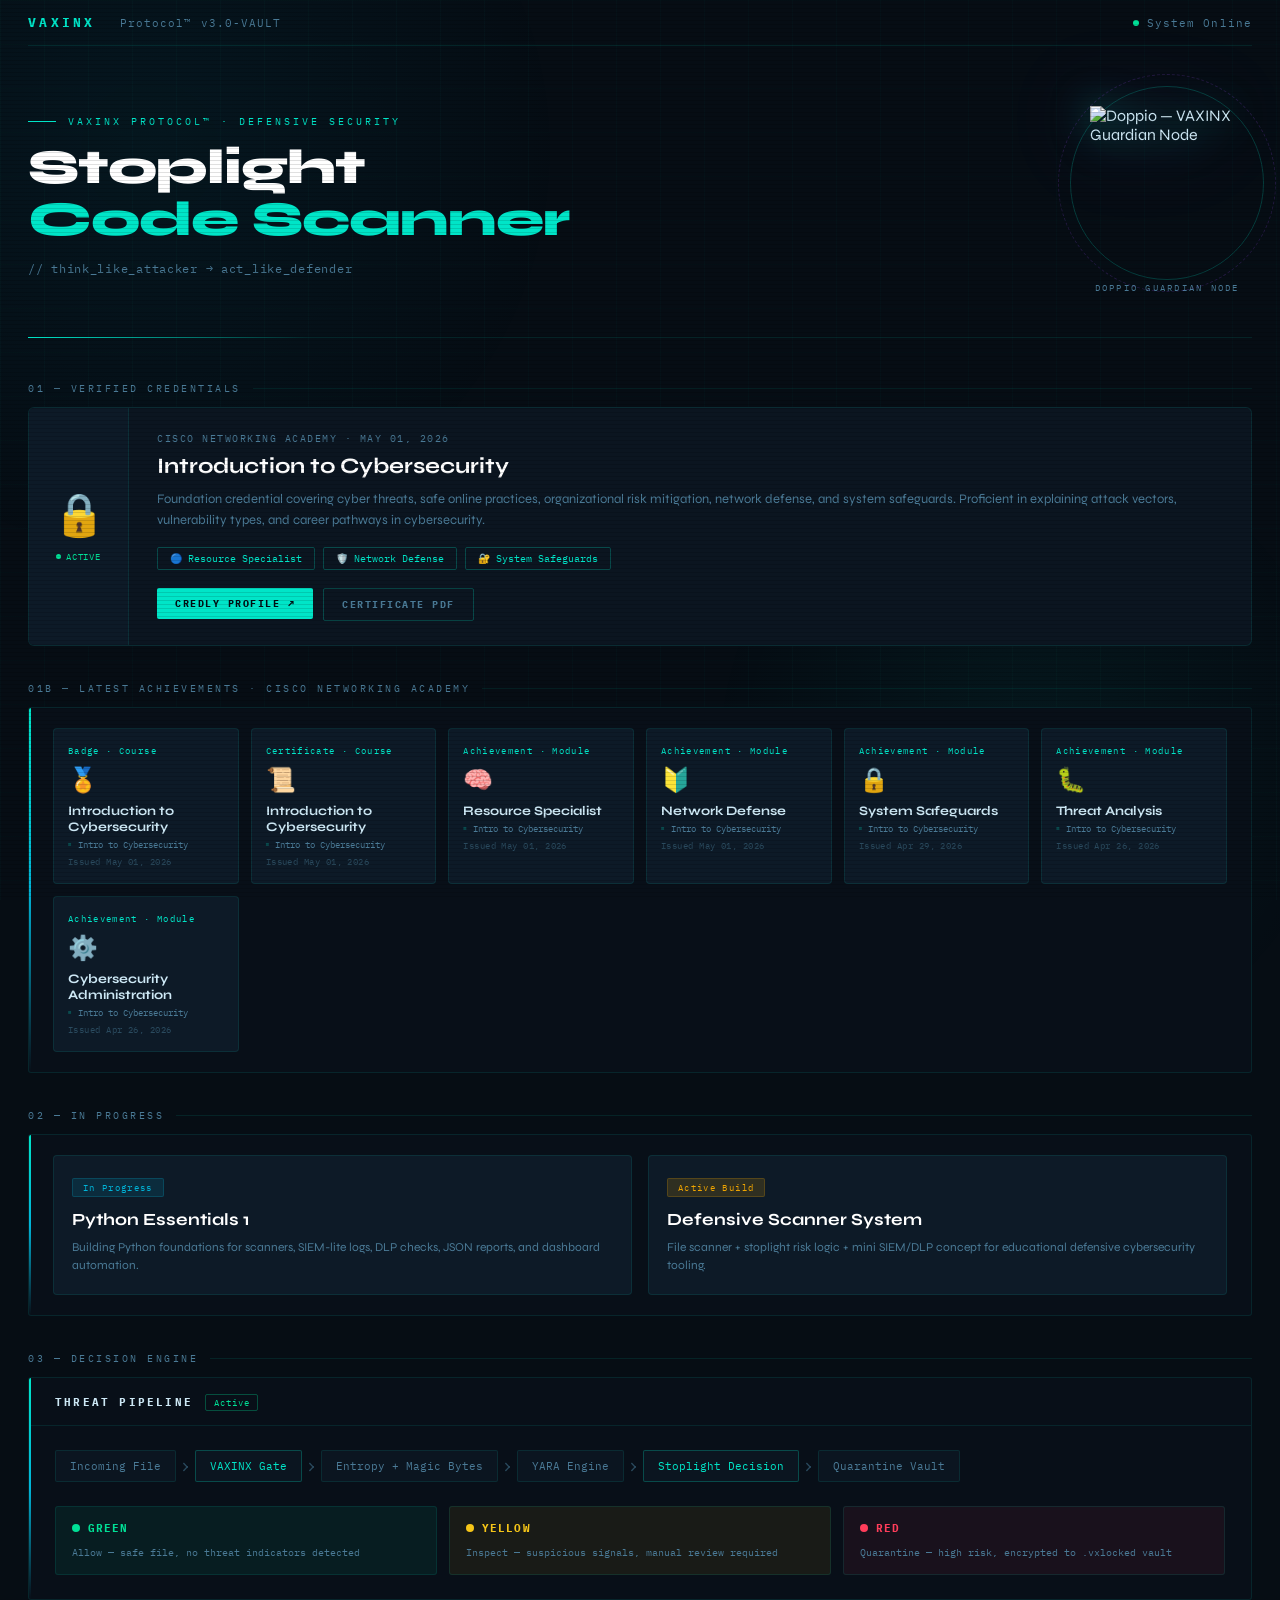
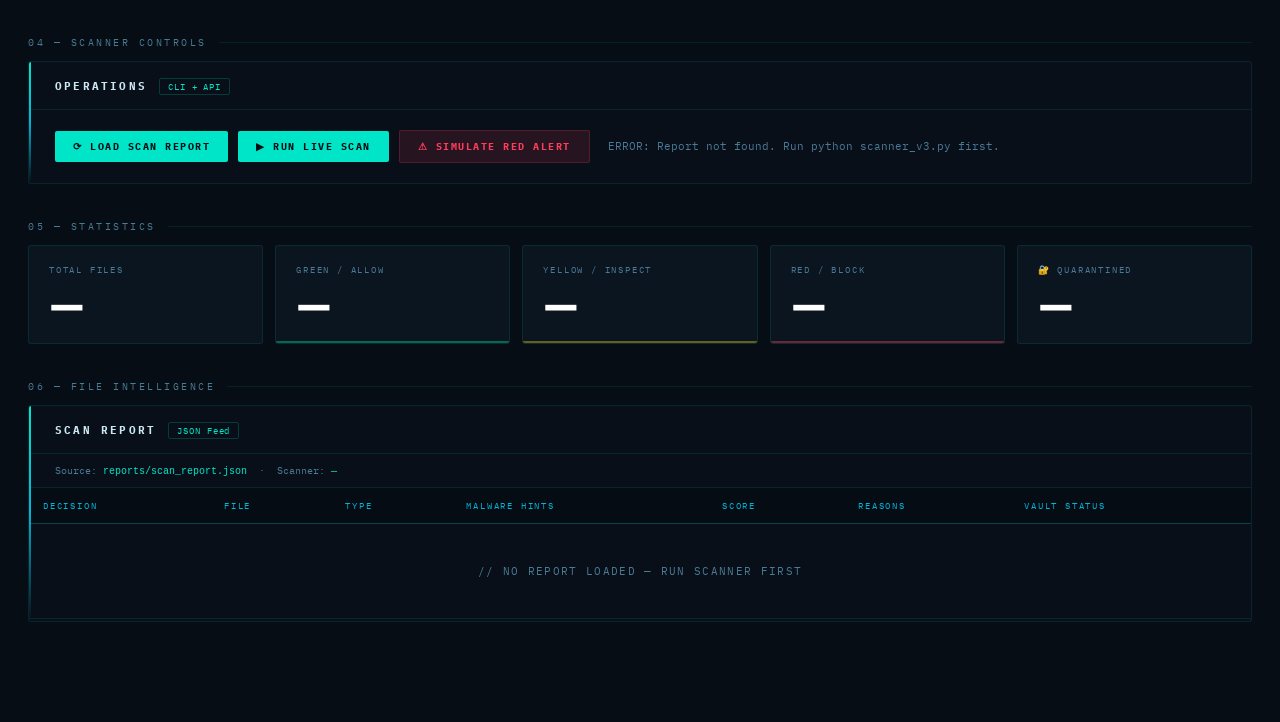
==== dashboard/index.html @ b25aecac "feat index html" ====
<!DOCTYPE html>
<html lang="en">
<head>
  <meta charset="UTF-8" />
  <meta name="viewport" content="width=device-width, initial-scale=1.0" />
  <title>VAXINX — Stoplight Scanner v3.0</title>
  <link rel="preconnect" href="https://fonts.googleapis.com">
  <link href="https://fonts.googleapis.com/css2?family=Space+Mono:wght@400;700&family=Syne:wght@400;600;700;800&family=IBM+Plex+Mono:wght@400;500&display=swap" rel="stylesheet">
  <style>
    :root {
      --bg:         #060d14;
      --bg-panel:   #080f18;
      --bg-card:    #0b1520;
      --bg-card2:   #0d1a27;
      --cyan:       #00e5c8;
      --cyan-dim:   rgba(0,229,200,0.15);
      --cyan-glow:  rgba(0,229,200,0.08);
      --teal:       #00b4d8;
      --amber:      #f0a500;
      --red:        #ff3d5a;
      --red-dim:    rgba(255,61,90,0.12);
      --green:      #00e096;
      --green-dim:  rgba(0,224,150,0.12);
      --yellow:     #f5c518;
      --yellow-dim: rgba(245,197,24,0.12);
      --text:       #cde8f5;
      --text-muted: #4a7a96;
      --text-dim:   #2a4a5e;
      --border:     rgba(0,229,200,0.1);
      --border-hi:  rgba(0,229,200,0.25);
      --mono:       'IBM Plex Mono', monospace;
      --head:       'Syne', sans-serif;
      --code:       'Space Mono', monospace;
    }

    *, *::before, *::after { box-sizing: border-box; margin: 0; padding: 0; }
    html { scroll-behavior: smooth; }

    body {
      background: var(--bg);
      color: var(--text);
      font-family: var(--head);
      min-height: 100vh;
      overflow-x: hidden;
    }

    /* ── Scanline overlay ── */
    body::before {
      content: '';
      position: fixed; inset: 0;
      background: repeating-linear-gradient(0deg, transparent, transparent 3px, rgba(0,0,0,.12) 3px, rgba(0,0,0,.12) 4px);
      pointer-events: none; z-index: 9999;
    }

    /* ── Grid bg ── */
    .bg-grid {
      position: fixed; inset: 0;
      background-image:
        linear-gradient(rgba(0,229,200,0.025) 1px, transparent 1px),
        linear-gradient(90deg, rgba(0,229,200,0.025) 1px, transparent 1px);
      background-size: 44px 44px;
      pointer-events: none; z-index: 0;
    }
    .bg-grid::before {
      content: '';
      position: absolute; top: -300px; left: -300px;
      width: 900px; height: 900px;
      background: radial-gradient(circle, rgba(0,180,216,0.06) 0%, transparent 65%);
    }
    .bg-grid::after {
      content: '';
      position: absolute; bottom: -200px; right: -100px;
      width: 700px; height: 700px;
      background: radial-gradient(circle, rgba(0,229,200,0.05) 0%, transparent 65%);
    }

    /* ── Layout ── */
    .wrapper {
      position: relative; z-index: 1;
      max-width: 1340px; margin: 0 auto;
      padding: 0 28px 100px;
    }

    /* ── Top nav strip ── */
    .topbar {
      display: flex; align-items: center; justify-content: space-between;
      padding: 14px 0; border-bottom: 1px solid var(--border);
      font-family: var(--mono); font-size: 11px;
      color: var(--text-muted); letter-spacing: 0.1em;
    }
    .topbar-left { display: flex; align-items: center; gap: 24px; }
    .topbar-logo {
      font-size: 13px; font-weight: 700; color: var(--cyan);
      letter-spacing: 0.25em; text-transform: uppercase;
    }
    .topbar-dot { width: 6px; height: 6px; border-radius: 50%; background: var(--green); animation: blink 2s ease-in-out infinite; }
    @keyframes blink { 0%,100% { opacity: 1; } 50% { opacity: 0.3; } }
    .topbar-status { display: flex; align-items: center; gap: 8px; }

    /* ── Hero ── */
    header.hero {
      display: grid;
      grid-template-columns: 1fr auto;
      align-items: center;
      gap: 48px;
      padding: 52px 0 44px;
      border-bottom: 1px solid var(--border);
      position: relative;
    }
    header.hero::after {
      content: '';
      position: absolute; bottom: -1px; left: 0;
      width: 280px; height: 1px;
      background: linear-gradient(90deg, var(--cyan), transparent);
    }

    .eyebrow {
      font-family: var(--mono); font-size: 10px;
      letter-spacing: 0.3em; color: var(--cyan);
      text-transform: uppercase;
      margin-bottom: 14px;
      display: flex; align-items: center; gap: 12px;
    }
    .eyebrow::before {
      content: ''; display: inline-block;
      width: 28px; height: 1px; background: var(--cyan);
    }

    .hero-text h1 {
      font-family: var(--head); font-size: clamp(28px, 3.8vw, 52px);
      font-weight: 800; line-height: 1.05; letter-spacing: -0.02em;
      color: #fff; margin-bottom: 16px;
    }
    .hero-text h1 span { color: var(--cyan); }

    .tagline {
      font-family: var(--mono); font-size: 12px;
      color: var(--text-muted); letter-spacing: 0.06em;
    }

    /* ── Guardian orb ── */
    .guardian { display: flex; flex-direction: column; align-items: center; gap: 14px; }
    .guardian-ring {
      position: relative; width: 170px; height: 170px;
      display: flex; align-items: center; justify-content: center;
    }
    .guardian-ring::before {
      content: ''; position: absolute; inset: -12px; border-radius: 50%;
      border: 1px solid rgba(0,229,200,0.22);
      animation: spin 14s linear infinite;
    }
    .guardian-ring::after {
      content: ''; position: absolute; inset: -24px; border-radius: 50%;
      border: 1px dashed rgba(160,80,255,0.18);
      animation: spin 22s linear infinite reverse;
    }
    @keyframes spin { to { transform: rotate(360deg); } }

    .orb {
      width: 154px; height: 154px;
      display: flex; align-items: center; justify-content: center;
      animation: float 5s ease-in-out infinite;
    }
    .doppio-img {
      width: 154px; height: 154px;
      object-fit: contain;
      filter: drop-shadow(0 0 18px rgba(0,229,200,0.55))
              drop-shadow(0 0 40px rgba(160,80,255,0.3));
    }
    @keyframes float { 0%,100% { transform: translateY(0); } 50% { transform: translateY(-8px); } }

    .guardian-label {
      font-family: var(--mono); font-size: 9px; letter-spacing: 0.25em;
      color: var(--text-muted); text-transform: uppercase;
    }

    /* ── Section label ── */
    .section-label {
      font-family: var(--mono); font-size: 10px;
      color: var(--text-muted); letter-spacing: 0.25em;
      text-transform: uppercase;
      margin-bottom: 12px;
      display: flex; align-items: center; gap: 12px;
    }
    .section-label::after { content: ''; flex: 1; height: 1px; background: var(--border); }

    main { padding-top: 44px; display: flex; flex-direction: column; gap: 36px; }

    /* ── Panel ── */
    .panel {
      background: var(--bg-panel);
      border: 1px solid var(--border);
      border-radius: 3px;
      position: relative; overflow: hidden;
    }
    .panel::before {
      content: ''; position: absolute; top: 0; left: 0;
      width: 2px; height: 100%;
      background: linear-gradient(180deg, var(--cyan), var(--teal), transparent);
    }
    .panel-head {
      padding: 16px 22px 14px 26px;
      border-bottom: 1px solid var(--border);
      display: flex; align-items: center; gap: 12px;
    }
    .panel-head h2 {
      font-family: var(--mono); font-size: 11px; font-weight: 700;
      letter-spacing: 0.2em; text-transform: uppercase; color: var(--text);
    }
    .panel-chip {
      font-family: var(--mono); font-size: 9px;
      padding: 2px 8px; border: 1px solid rgba(0,229,200,0.2);
      color: var(--cyan); letter-spacing: 0.1em;
      border-radius: 2px;
    }
    .panel-chip.live { border-color: rgba(0,224,150,0.3); color: var(--green); }
    .panel-chip.warn { border-color: rgba(240,165,0,0.3); color: var(--amber); }

    /* ── Credential-style card (matching dashboard screenshot) ── */
    .cred-card {
      display: grid; grid-template-columns: auto 1fr;
      gap: 0; background: var(--bg-card);
      border: 1px solid var(--border);
      border-radius: 6px; overflow: hidden;
      transition: border-color 0.2s;
    }
    .cred-card:hover { border-color: var(--border-hi); }
    .cred-badge-col {
      width: 100px; padding: 28px 20px;
      background: var(--bg-card2);
      border-right: 1px solid var(--border);
      display: flex; flex-direction: column; align-items: center;
      justify-content: center; gap: 10px;
    }
    .cred-badge-icon { font-size: 42px; }
    .cred-badge-status {
      font-family: var(--mono); font-size: 9px; letter-spacing: 0.1em;
      color: var(--green); display: flex; align-items: center; gap: 5px;
    }
    .cred-badge-status::before { content: ''; width: 5px; height: 5px; border-radius: 50%; background: var(--green); }
    .cred-content { padding: 24px 28px; }
    .cred-meta {
      font-family: var(--mono); font-size: 10px;
      color: var(--text-muted); letter-spacing: 0.15em;
      text-transform: uppercase; margin-bottom: 8px;
    }
    .cred-title {
      font-family: var(--head); font-size: 22px; font-weight: 700;
      color: #fff; margin-bottom: 10px;
    }
    .cred-desc {
      font-family: var(--head); font-size: 13px;
      color: var(--text-muted); line-height: 1.6; margin-bottom: 16px;
    }
    .cred-tags { display: flex; flex-wrap: wrap; gap: 8px; margin-bottom: 18px; }
    .cred-tag {
      font-family: var(--mono); font-size: 10px;
      padding: 4px 12px;
      border: 1px solid var(--border-hi);
      color: var(--cyan); border-radius: 2px;
      display: flex; align-items: center; gap: 6px;
    }
    .cred-actions { display: flex; gap: 10px; }
    .btn {
      font-family: var(--mono); font-size: 10px; font-weight: 700;
      letter-spacing: 0.15em; text-transform: uppercase;
      padding: 9px 18px; border: 0; border-radius: 2px; cursor: pointer;
      transition: all 0.15s;
    }
    .btn-primary { background: var(--cyan); color: #020d12; }
    .btn-primary:hover { background: #00fff0; }
    .btn-ghost {
      background: transparent; color: var(--text-muted);
      border: 1px solid var(--border-hi);
    }
    .btn-ghost:hover { color: var(--text); border-color: var(--cyan); }
    .btn-danger { background: var(--red-dim); color: var(--red); border: 1px solid rgba(255,61,90,0.2); }
    .btn-danger:hover { background: rgba(255,61,90,0.2); }

    /* ── Achievement mini-cards (01B style) ── */
    .ach-grid {
      display: grid;
      grid-template-columns: repeat(auto-fill, minmax(180px, 1fr));
      gap: 12px; padding: 20px 24px;
    }
    .ach-card {
      background: var(--bg-card2);
      border: 1px solid var(--border);
      border-radius: 4px; padding: 16px 14px;
      transition: border-color 0.2s;
    }
    .ach-card:hover { border-color: var(--border-hi); }
    .ach-type {
      font-family: var(--mono); font-size: 9px;
      color: var(--cyan); letter-spacing: 0.15em; margin-bottom: 10px;
    }
    .ach-icon { font-size: 24px; margin-bottom: 8px; display: block; }
    .ach-name {
      font-family: var(--head); font-size: 13px; font-weight: 700;
      color: var(--text); margin-bottom: 4px;
    }
    .ach-sub {
      font-family: var(--mono); font-size: 9px;
      color: var(--text-muted); display: flex; align-items: center; gap: 6px;
      margin-bottom: 6px;
    }
    .ach-sub::before { content: '■'; font-size: 6px; color: var(--border-hi); }
    .ach-date {
      font-family: var(--mono); font-size: 9px;
      color: var(--text-dim); letter-spacing: 0.05em;
    }

    /* ── In-progress cards ── */
    .progress-grid {
      display: grid; grid-template-columns: 1fr 1fr; gap: 16px;
      padding: 20px 24px;
    }
    .prog-card {
      background: var(--bg-card2); border: 1px solid var(--border);
      border-radius: 4px; padding: 20px 18px;
    }
    .prog-tag {
      font-family: var(--mono); font-size: 9px; letter-spacing: 0.15em;
      padding: 3px 10px; border-radius: 2px; margin-bottom: 12px;
      display: inline-block;
    }
    .prog-tag.active-build { background: rgba(240,165,0,0.15); color: var(--amber); border: 1px solid rgba(240,165,0,0.2); }
    .prog-tag.in-progress  { background: rgba(0,180,216,0.12); color: var(--teal); border: 1px solid rgba(0,180,216,0.2); }
    .prog-card h3 { font-family: var(--head); font-size: 17px; font-weight: 700; color: #fff; margin-bottom: 8px; }
    .prog-card p  { font-family: var(--head); font-size: 12px; color: var(--text-muted); line-height: 1.5; }

    /* ── Controls ── */
    .controls-wrap {
      padding: 20px 26px;
      display: flex; align-items: center; flex-wrap: wrap; gap: 10px;
    }
    .status-text {
      font-family: var(--mono); font-size: 11px;
      color: var(--text-muted); margin-left: 8px;
    }
    .status-text code { color: var(--cyan); font-family: var(--mono); }

    /* ── Stats grid ── */
    .stats-grid {
      display: grid;
      grid-template-columns: repeat(auto-fit, minmax(160px, 1fr));
      gap: 12px;
    }
    .stat-card {
      background: var(--bg-card); border: 1px solid var(--border);
      border-radius: 3px; padding: 18px 20px;
      position: relative; overflow: hidden;
      animation: fadeIn 0.4s ease both;
    }
    .stat-card::before {
      content: ''; position: absolute; bottom: 0; left: 0;
      width: 100%; height: 2px;
    }
    .stat-card.green-b::before { background: rgba(0,224,150,0.4); }
    .stat-card.yellow-b::before { background: rgba(245,197,24,0.4); }
    .stat-card.red-b::before { background: rgba(255,61,90,0.4); }
    .stat-card h3 {
      font-family: var(--mono); font-size: 9px; font-weight: 400;
      letter-spacing: 0.2em; text-transform: uppercase;
      color: var(--text-muted); margin-bottom: 12px;
    }
    .stat-card strong {
      display: block; font-family: var(--head); font-size: 38px;
      font-weight: 800; color: #fff; line-height: 1;
    }
    .stat-card:nth-child(1) { animation-delay: 0.05s; }
    .stat-card:nth-child(2) { animation-delay: 0.1s; }
    .stat-card:nth-child(3) { animation-delay: 0.15s; }
    .stat-card:nth-child(4) { animation-delay: 0.2s; }
    .stat-card:nth-child(5) { animation-delay: 0.25s; }

    /* ── Table ── */
    .table-inner { padding: 0 0 2px; }
    .table-meta {
      padding: 10px 26px;
      font-family: var(--mono); font-size: 10px; color: var(--text-muted);
      border-bottom: 1px solid var(--border);
    }
    .table-meta code { color: var(--cyan); }
    .table-wrap { overflow-x: auto; }
    table { width: 100%; min-width: 1100px; border-collapse: collapse; }
    th {
      padding: 12px 14px; text-align: left;
      font-family: var(--mono); font-size: 9px; font-weight: 400;
      letter-spacing: 0.2em; text-transform: uppercase;
      color: var(--teal); background: rgba(0,0,0,0.2);
      border-bottom: 1px solid var(--border-hi);
      white-space: nowrap;
    }
    td {
      padding: 11px 14px; color: var(--text-muted);
      border-bottom: 1px solid var(--border);
      font-family: var(--head); font-size: 13px;
      vertical-align: middle;
    }
    tbody tr { transition: background 0.1s; }
    tbody tr:hover { background: rgba(0,229,200,0.025); }
    td:first-child { color: var(--text); }
    td:nth-child(2) { color: var(--text); font-family: var(--mono); font-size: 11px; }
    td:nth-child(5) { font-family: var(--code); font-size: 12px; }

    /* ── Badges ── */
    .badge {
      display: inline-flex; align-items: center; gap: 5px;
      font-family: var(--mono); font-size: 9px; font-weight: 700;
      letter-spacing: 0.12em; text-transform: uppercase;
      padding: 4px 10px; border-width: 1px; border-style: solid;
    }
    .badge .dot { width: 5px; height: 5px; border-radius: 50%; background: currentColor; }
    .badge-green  { border-color: rgba(0,224,150,0.3); color: var(--green); background: rgba(0,224,150,0.07); }
    .badge-yellow { border-color: rgba(245,197,24,0.3); color: var(--yellow); background: rgba(245,197,24,0.07); }
    .badge-red    { border-color: rgba(255,61,90,0.3);  color: var(--red);    background: rgba(255,61,90,0.07); }

    /* ── Flow pipeline ── */
    .flow-wrap { padding: 24px 26px; }
    .flow {
      display: flex; align-items: center; gap: 6px;
      flex-wrap: wrap; margin-bottom: 24px;
    }
    .flow-node {
      font-family: var(--mono); font-size: 11px;
      padding: 8px 14px; background: var(--bg-card);
      border: 1px solid var(--border); color: var(--text-muted);
      border-radius: 2px;
    }
    .flow-node.active { border-color: var(--border-hi); color: var(--cyan); }
    .flow-arrow { color: var(--text-dim); font-size: 18px; }

    .legend {
      display: grid; grid-template-columns: repeat(3, 1fr); gap: 12px;
    }
    .legend-item {
      padding: 14px 16px; border-radius: 3px;
      border: 1px solid var(--border);
    }
    .legend-item .leg-head {
      display: flex; align-items: center; gap: 8px;
      font-family: var(--mono); font-size: 11px; font-weight: 700;
      letter-spacing: 0.1em; text-transform: uppercase;
      margin-bottom: 6px;
    }
    .legend-item .leg-dot { width: 8px; height: 8px; border-radius: 50%; }
    .legend-item small { font-family: var(--mono); font-size: 10px; color: var(--text-muted); }
    .leg-green { background: rgba(0,224,150,0.07); }
    .leg-green .leg-dot { background: var(--green); }
    .leg-green .leg-head { color: var(--green); }
    .leg-yellow { background: rgba(245,197,24,0.07); }
    .leg-yellow .leg-dot { background: var(--yellow); }
    .leg-yellow .leg-head { color: var(--yellow); }
    .leg-red { background: rgba(255,61,90,0.07); }
    .leg-red .leg-dot { background: var(--red); }
    .leg-red .leg-head { color: var(--red); }

    /* ── Alert banner ── */
    .alert-banner {
      position: fixed; bottom: 0; left: 0; right: 0;
      background: rgba(255,61,90,0.1);
      border-top: 1px solid rgba(255,61,90,0.4);
      color: var(--red);
      font-family: var(--mono); font-size: 11px; font-weight: 700;
      letter-spacing: 0.25em; text-transform: uppercase;
      text-align: center; padding: 14px;
      z-index: 998;
      display: flex; align-items: center; justify-content: center; gap: 16px;
      animation: alertPulse 1.5s ease-in-out infinite;
    }
    @keyframes alertPulse {
      0%,100% { background: rgba(255,61,90,0.08); }
      50%      { background: rgba(255,61,90,0.16); }
    }
    .alert-banner.hidden { display: none; }

    /* ── Animations ── */
    @keyframes fadeIn { from { opacity: 0; transform: translateY(14px); } to { opacity: 1; transform: translateY(0); } }
    .panel { animation: fadeIn 0.4s ease both; }
    .panel:nth-child(2) { animation-delay: 0.06s; }
    .panel:nth-child(3) { animation-delay: 0.12s; }

    /* ── Responsive ── */
    @media (max-width: 900px) {
      header.hero { grid-template-columns: 1fr; }
      .guardian { display: none; }
      .progress-grid { grid-template-columns: 1fr; }
    }
    @media (max-width: 600px) {
      .stats-grid { grid-template-columns: repeat(2, 1fr); }
      .legend { grid-template-columns: 1fr; }
      .cred-card { grid-template-columns: 1fr; }
      .cred-badge-col { border-right: 0; border-bottom: 1px solid var(--border); flex-direction: row; justify-content: flex-start; width: 100%; }
    }
  </style>
</head>
<body>
  <div class="bg-grid" aria-hidden="true"></div>

  <div class="wrapper">

    <!-- Top bar -->
    <div class="topbar">
      <div class="topbar-left">
        <span class="topbar-logo">VAXINX</span>
        <span>Protocol™ v3.0-VAULT</span>
      </div>
      <div class="topbar-status">
        <div class="topbar-dot"></div>
        <span>System Online</span>
      </div>
    </div>

    <!-- Hero -->
    <header class="hero">
      <div class="hero-text">
        <p class="eyebrow">VAXINX Protocol™ · Defensive Security</p>
        <h1>Stoplight<br><span>Code Scanner</span></h1>
        <p class="tagline">// think_like_attacker → act_like_defender</p>
      </div>
      <div class="guardian" aria-hidden="true">
        <div class="guardian-ring">
          <div class="orb">
            <img class="doppio-img" src="vaxinx_doppio.gif" alt="Doppio — VAXINX Guardian Node">
          </div>
        </div>
        <span class="guardian-label">Doppio Guardian Node</span>
      </div>
    </header>

    <main>

      <!-- 01 — Verified Credentials -->
      <div>
        <p class="section-label">01 — Verified Credentials</p>
        <div class="cred-card">
          <div class="cred-badge-col">
            <div class="cred-badge-icon">🔒</div>
            <div class="cred-badge-status">ACTIVE</div>
          </div>
          <div class="cred-content">
            <p class="cred-meta">CISCO NETWORKING ACADEMY · MAY 01, 2026</p>
            <h2 class="cred-title">Introduction to Cybersecurity</h2>
            <p class="cred-desc">Foundation credential covering cyber threats, safe online practices, organizational risk mitigation, network defense, and system safeguards. Proficient in explaining attack vectors, vulnerability types, and career pathways in cybersecurity.</p>
            <div class="cred-tags">
              <span class="cred-tag">🔵 Resource Specialist</span>
              <span class="cred-tag">🛡️ Network Defense</span>
              <span class="cred-tag">🔐 System Safeguards</span>
            </div>
            <div class="cred-actions">
              <a href="https://www.credly.com/users/regis-lara" target="_blank" rel="noopener" style="text-decoration:none;">
                <button class="btn btn-primary">Credly Profile ↗</button>
              </a>
              <button class="btn btn-ghost">Certificate PDF</button>
            </div>
          </div>
        </div>
      </div>

      <!-- 01B — Latest Achievements -->
      <div>
        <p class="section-label">01B — Latest Achievements · Cisco Networking Academy</p>
        <div class="panel">
          <div class="ach-grid">
            <div class="ach-card">
              <div class="ach-type">Badge · Course</div>
              <span class="ach-icon">🏅</span>
              <div class="ach-name">Introduction to Cybersecurity</div>
              <div class="ach-sub">Intro to Cybersecurity</div>
              <div class="ach-date">Issued May 01, 2026</div>
            </div>
            <div class="ach-card">
              <div class="ach-type">Certificate · Course</div>
              <span class="ach-icon">📜</span>
              <div class="ach-name">Introduction to Cybersecurity</div>
              <div class="ach-sub">Intro to Cybersecurity</div>
              <div class="ach-date">Issued May 01, 2026</div>
            </div>
            <div class="ach-card">
              <div class="ach-type">Achievement · Module</div>
              <span class="ach-icon">🧠</span>
              <div class="ach-name">Resource Specialist</div>
              <div class="ach-sub">Intro to Cybersecurity</div>
              <div class="ach-date">Issued May 01, 2026</div>
            </div>
            <div class="ach-card">
              <div class="ach-type">Achievement · Module</div>
              <span class="ach-icon">🔰</span>
              <div class="ach-name">Network Defense</div>
              <div class="ach-sub">Intro to Cybersecurity</div>
              <div class="ach-date">Issued May 01, 2026</div>
            </div>
            <div class="ach-card">
              <div class="ach-type">Achievement · Module</div>
              <span class="ach-icon">🔒</span>
              <div class="ach-name">System Safeguards</div>
              <div class="ach-sub">Intro to Cybersecurity</div>
              <div class="ach-date">Issued Apr 29, 2026</div>
            </div>
            <div class="ach-card">
              <div class="ach-type">Achievement · Module</div>
              <span class="ach-icon">🐛</span>
              <div class="ach-name">Threat Analysis</div>
              <div class="ach-sub">Intro to Cybersecurity</div>
              <div class="ach-date">Issued Apr 26, 2026</div>
            </div>
            <div class="ach-card">
              <div class="ach-type">Achievement · Module</div>
              <span class="ach-icon">⚙️</span>
              <div class="ach-name">Cybersecurity Administration</div>
              <div class="ach-sub">Intro to Cybersecurity</div>
              <div class="ach-date">Issued Apr 26, 2026</div>
            </div>
          </div>
        </div>
      </div>

      <!-- 02 — In Progress -->
      <div>
        <p class="section-label">02 — In Progress</p>
        <div class="panel">
          <div class="progress-grid">
            <div class="prog-card">
              <span class="prog-tag in-progress">In Progress</span>
              <h3>Python Essentials 1</h3>
              <p>Building Python foundations for scanners, SIEM-lite logs, DLP checks, JSON reports, and dashboard automation.</p>
            </div>
            <div class="prog-card">
              <span class="prog-tag active-build">Active Build</span>
              <h3>Defensive Scanner System</h3>
              <p>File scanner + stoplight risk logic + mini SIEM/DLP concept for educational defensive cybersecurity tooling.</p>
            </div>
          </div>
        </div>
      </div>

      <!-- 03 — Decision Engine -->
      <div>
        <p class="section-label">03 — Decision Engine</p>
        <article class="panel" aria-label="Threat pipeline">
          <div class="panel-head">
            <h2>Threat Pipeline</h2>
            <span class="panel-chip live">Active</span>
          </div>
          <div class="flow-wrap">
            <div class="flow" role="list">
              <div class="flow-node" role="listitem">Incoming File</div>
              <span class="flow-arrow">›</span>
              <div class="flow-node active" role="listitem">VAXINX Gate</div>
              <span class="flow-arrow">›</span>
              <div class="flow-node" role="listitem">Entropy + Magic Bytes</div>
              <span class="flow-arrow">›</span>
              <div class="flow-node" role="listitem">YARA Engine</div>
              <span class="flow-arrow">›</span>
              <div class="flow-node active" role="listitem">Stoplight Decision</div>
              <span class="flow-arrow">›</span>
              <div class="flow-node" role="listitem">Quarantine Vault</div>
            </div>
            <div class="legend" role="list" aria-label="Decision legend">
              <div class="legend-item leg-green" role="listitem">
                <div class="leg-head"><div class="leg-dot"></div>Green</div>
                <small>Allow — safe file, no threat indicators detected</small>
              </div>
              <div class="legend-item leg-yellow" role="listitem">
                <div class="leg-head"><div class="leg-dot"></div>Yellow</div>
                <small>Inspect — suspicious signals, manual review required</small>
              </div>
              <div class="legend-item leg-red" role="listitem">
                <div class="leg-head"><div class="leg-dot"></div>Red</div>
                <small>Quarantine — high risk, encrypted to .vxlocked vault</small>
              </div>
            </div>
          </div>
        </article>
      </div>

      <!-- 04 — Scanner Controls -->
      <div>
        <p class="section-label">04 — Scanner Controls</p>
        <article class="panel">
          <div class="panel-head">
            <h2>Operations</h2>
            <span class="panel-chip">CLI + API</span>
          </div>
          <div class="controls-wrap">
            <button class="btn btn-primary" id="loadReportBtn" type="button">⟳ Load Scan Report</button>
            <button class="btn btn-primary" id="runScanBtn" type="button">▶ Run Live Scan</button>
            <button class="btn btn-danger" id="simulateAlertBtn" type="button">⚠ Simulate Red Alert</button>
            <span class="status-text" id="statusText">Ready — run <code>python scanner_v3.py</code> first.</span>
          </div>
        </article>
      </div>

      <!-- 05 — Statistics -->
      <div>
        <p class="section-label">05 — Statistics</p>
        <div class="stats-grid" role="list" aria-label="Scan statistics">
          <article class="stat-card" role="listitem">
            <h3>Total Files</h3>
            <strong id="totalFiles">—</strong>
          </article>
          <article class="stat-card green-b" role="listitem">
            <h3>Green / Allow</h3>
            <strong id="greenCount">—</strong>
          </article>
          <article class="stat-card yellow-b" role="listitem">
            <h3>Yellow / Inspect</h3>
            <strong id="yellowCount">—</strong>
          </article>
          <article class="stat-card red-b" role="listitem">
            <h3>Red / Block</h3>
            <strong id="redCount">—</strong>
          </article>
          <article class="stat-card" role="listitem">
            <h3>🔐 Quarantined</h3>
            <strong id="quarantineCount">—</strong>
          </article>
        </div>
      </div>

      <!-- 06 — File Intelligence -->
      <div>
        <p class="section-label">06 — File Intelligence</p>
        <article class="panel">
          <div class="panel-head">
            <h2>Scan Report</h2>
            <span class="panel-chip">JSON Feed</span>
          </div>
          <div class="table-inner">
            <div class="table-meta">
              Source: <code>reports/scan_report.json</code> &nbsp;·&nbsp; Scanner: <code id="scannerVer">—</code>
            </div>
            <div class="table-wrap">
              <table aria-label="File intelligence report">
                <thead>
                  <tr>
                    <th scope="col">Decision</th>
                    <th scope="col">File</th>
                    <th scope="col">Type</th>
                    <th scope="col">Malware Hints</th>
                    <th scope="col">Score</th>
                    <th scope="col">Reasons</th>
                    <th scope="col">Vault Status</th>
                  </tr>
                </thead>
                <tbody id="reportBody">
                  <tr>
                    <td colspan="7" style="text-align:center;color:var(--text-muted);padding:40px;font-family:var(--mono);font-size:11px;letter-spacing:0.12em;">
                      // NO REPORT LOADED — RUN SCANNER FIRST
                    </td>
                  </tr>
                </tbody>
              </table>
            </div>
          </div>
        </article>
      </div>

    </main>
  </div>

  <!-- Red Alert Banner -->
  <div id="alertBanner" class="alert-banner hidden" role="alert" aria-live="assertive" aria-atomic="true" aria-hidden="true">
    ⚠ RED ALERT — QUARANTINE MODE ENGAGED ⚠
  </div>

  <script>
    const REPORT_PATH = "reports/scan_report.json";
    const $ = (id) => document.getElementById(id);

    function setText(id, value) {
      const el = $(id); if (el) el.textContent = value;
    }

    function badge(decision) {
      const map = { RED: 'badge-red', YELLOW: 'badge-yellow', GREEN: 'badge-green' };
      const cls = map[decision] || 'badge-green';
      return `<span class="badge ${cls}"><span class="dot"></span>${decision}</span>`;
    }

    function renderReport(report) {
      const s = report.summary || {};
      setText("totalFiles", s.total_files ?? 0);
      setText("greenCount", s.green ?? 0);
      setText("yellowCount", s.yellow ?? 0);
      setText("redCount", s.red ?? 0);
      setText("quarantineCount", s.quarantined ?? 0);
      setText("scannerVer", report.version || "—");

      const alertBanner = $("alertBanner");
      if ((s.red ?? 0) > 0) {
        alertBanner.classList.remove("hidden");
        alertBanner.setAttribute("aria-hidden", "false");
      } else {
        alertBanner.classList.add("hidden");
        alertBanner.setAttribute("aria-hidden", "true");
      }

      const tbody = $("reportBody");
      tbody.innerHTML = "";
      const results = report.results || [];

      if (!results.length) {
        tbody.innerHTML = `<tr><td colspan="7" style="text-align:center;padding:40px;font-family:var(--mono);font-size:11px;letter-spacing:0.12em;color:var(--text-muted);">// NO FILE RESULTS FOUND</td></tr>`;
        return;
      }

      results.forEach((item) => {
        const q = item.quarantine || {};
        const reasons = (item.reasons || []).slice(0, 3).join(" · ");
        const hints = (item.malware_hints || []).slice(0, 2).join(" · ");
        const qStatus = q.status === "QUARANTINED" ? `🔐 VAULTED` : q.status || "NOT_REQUIRED";
        const row = document.createElement("tr");
        row.innerHTML = `
          <td>${badge(item.stoplight)}</td>
          <td>${item.name}</td>
          <td>${item.file_type || "—"}</td>
          <td>${hints || "—"}</td>
          <td>${item.score ?? 0}</td>
          <td>${reasons || "—"}</td>
          <td>${qStatus}</td>
        `;
        tbody.appendChild(row);
      });

      $("statusText").innerHTML = `Loaded <code>${REPORT_PATH}</code> · Scanner <code>${report.version}</code>`;
    }

    async function loadReport() {
      try {
        $("statusText").textContent = "Loading scan report…";
        const response = await fetch(REPORT_PATH, { cache: "no-store" });
        if (!response.ok) throw new Error("Report not found. Run python scanner_v3.py first.");
        const report = await response.json();
        renderReport(report);
      } catch (error) {
        $("statusText").textContent = `ERROR: ${error.message}`;
      }
    }

    function simulateRedAlert() {
      $("alertBanner").classList.remove("hidden");
      $("alertBanner").setAttribute("aria-hidden", "false");
      $("statusText").textContent = "⚠ Simulated RED ALERT mode engaged.";
    }

    $("loadReportBtn")?.addEventListener("click", loadReport);
    $("simulateAlertBtn")?.addEventListener("click", simulateRedAlert);

    loadReport();

function runLiveScan() {
  const status = document.getElementById("statusText");
  status.textContent = "Running live scan...";

  fetch("/api/scan", {
    method: "POST",
    headers: {
      "Content-Type": "application/json"
    },
    body: JSON.stringify({
      path: "test_lab",
      dry_run: false
    })
  })
  .then(res => res.json())
  .then(data => {
    status.textContent = "Scan completed. Loading report...";
    setTimeout(loadReport, 1500); // ✅ NO RELOAD
  })
  .catch(err => {
    status.textContent = "ERROR: " + err.message;
  });
}
  // 🔥 THIS is your line (attach button → function)
    document.addEventListener("DOMContentLoaded", () => {
  document.getElementById("runScanBtn")
    ?.addEventListener("click", runLiveScan);
});
</script>
</body>
</html>
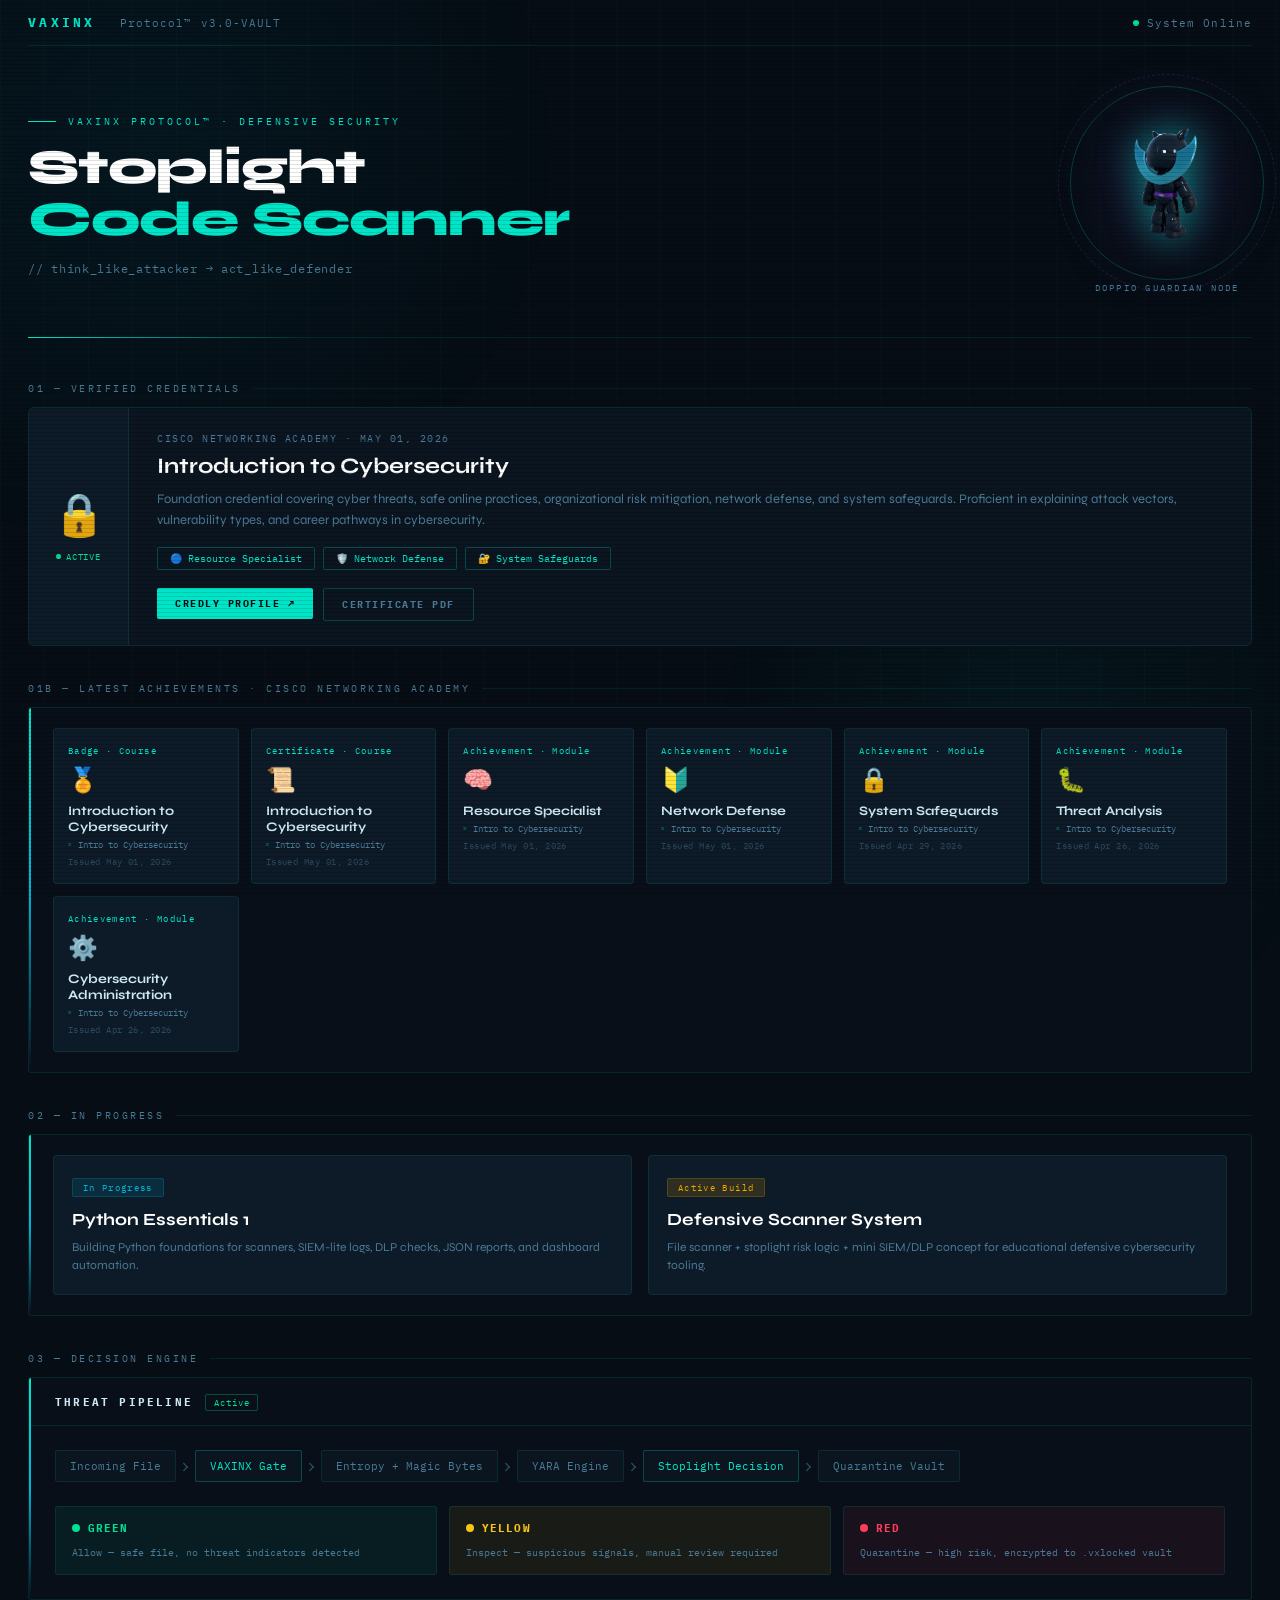
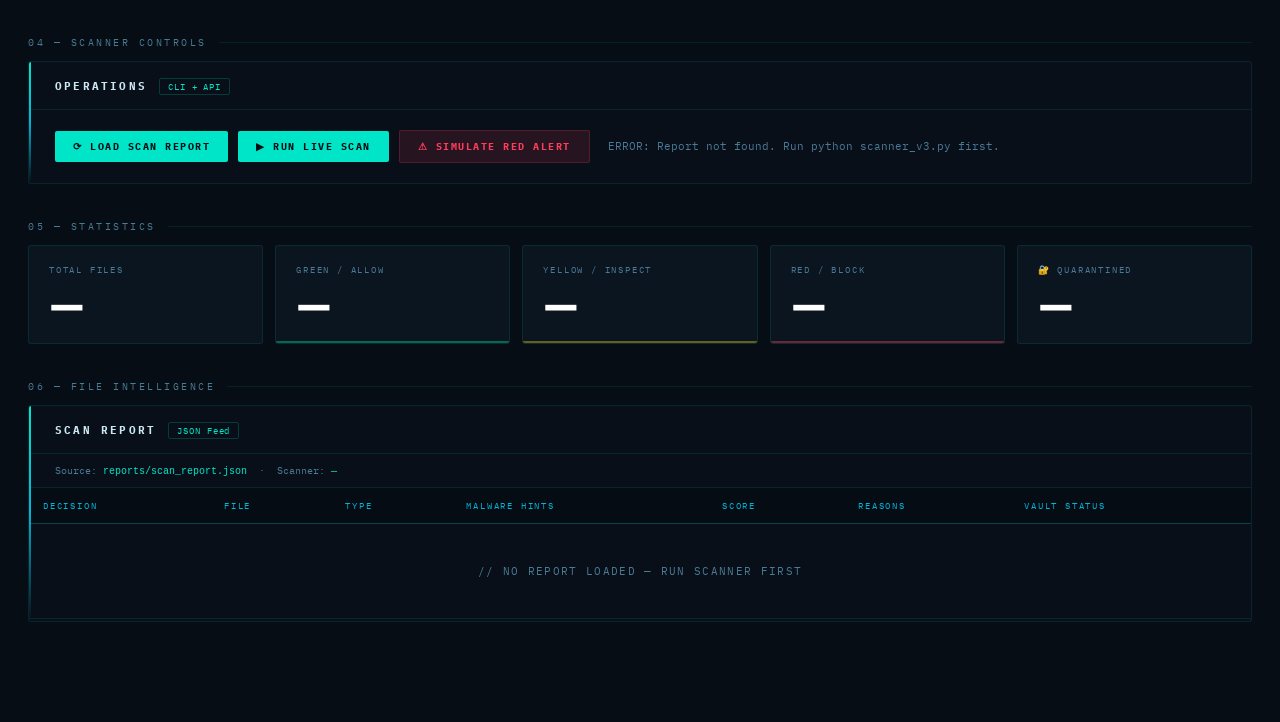
==== commit 7e430265: "feat dashboard folder" ====
--- a/dashboard/index.html
+++ b/dashboard/index.html
@@ -522,7 +522,7 @@
       <div class="guardian" aria-hidden="true">
         <div class="guardian-ring">
           <div class="orb">
-            <img class="doppio-img" src="vaxinx_doppio.gif" alt="Doppio — VAXINX Guardian Node">
+            <img class="doppio-img" src="Vaxinx_Doppio.gif" alt="Doppio — VAXINX Guardian Node">
           </div>
         </div>
         <span class="guardian-label">Doppio Guardian Node</span>
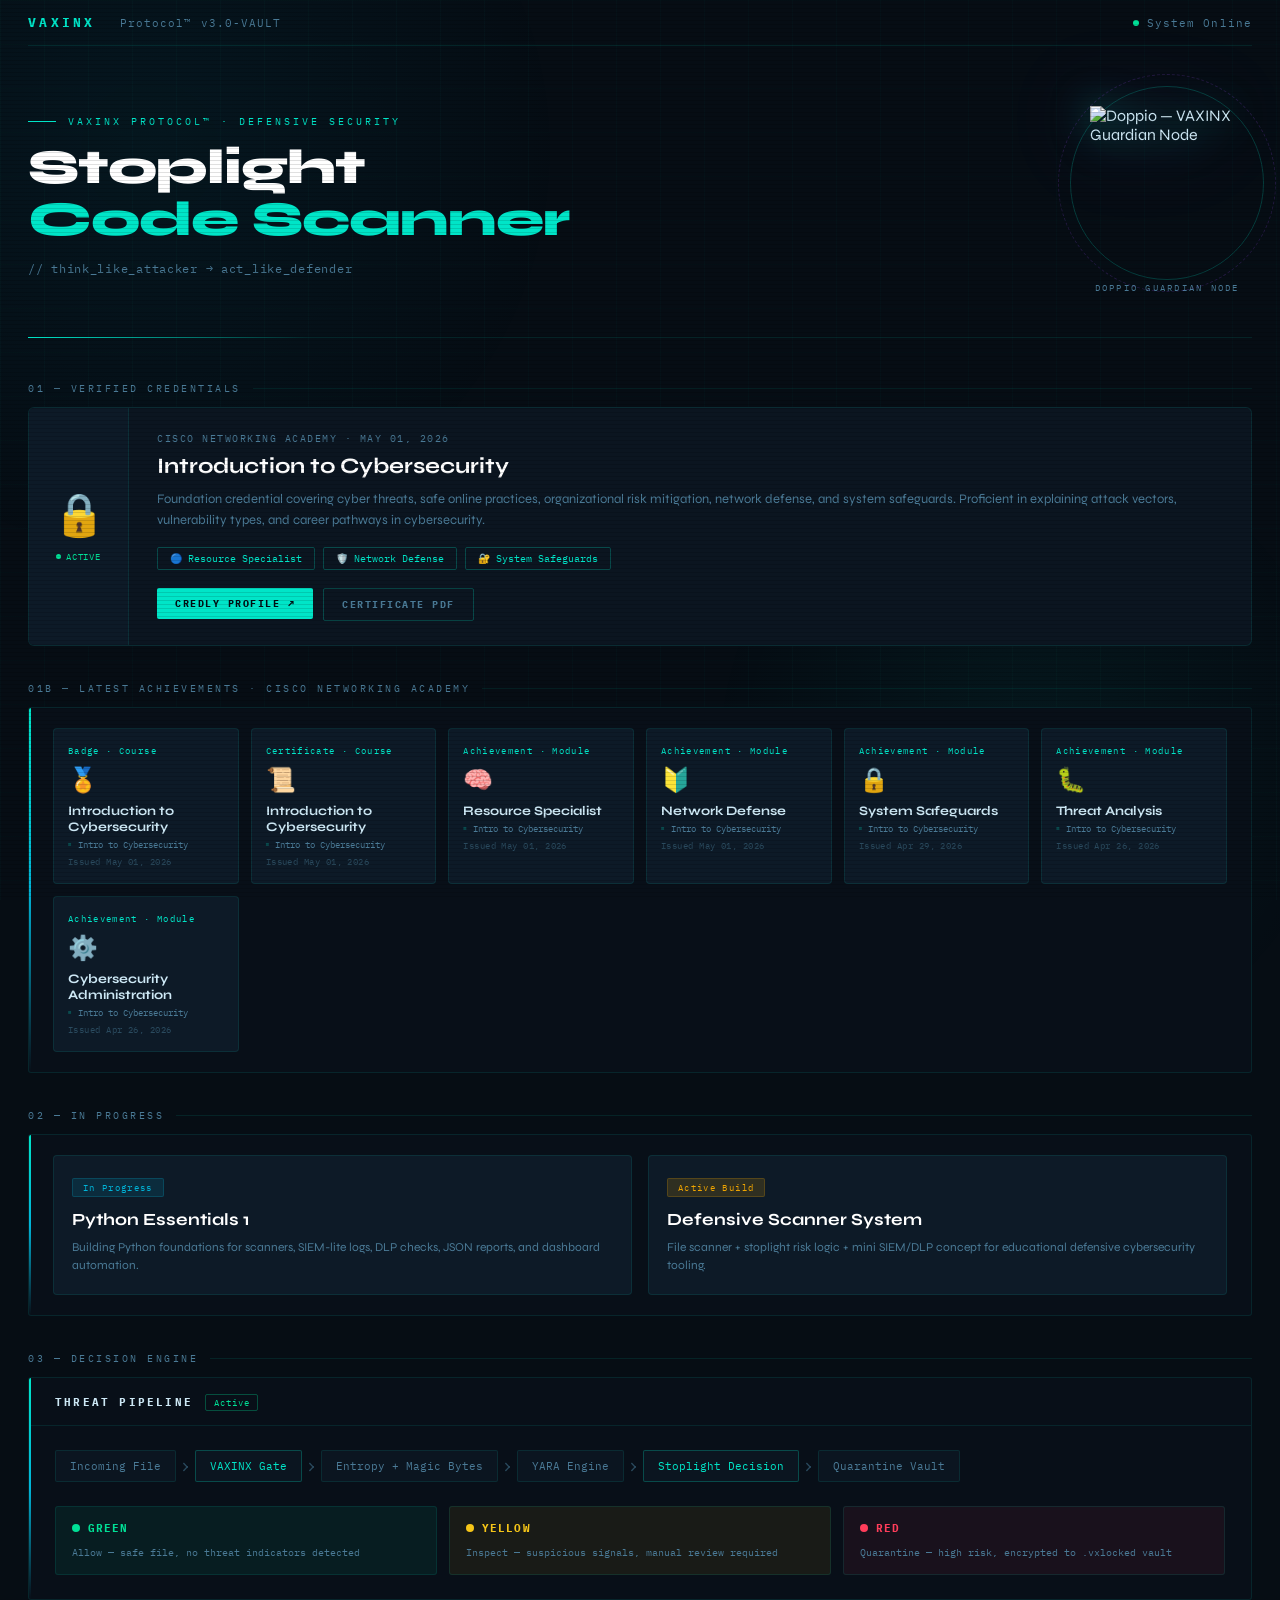
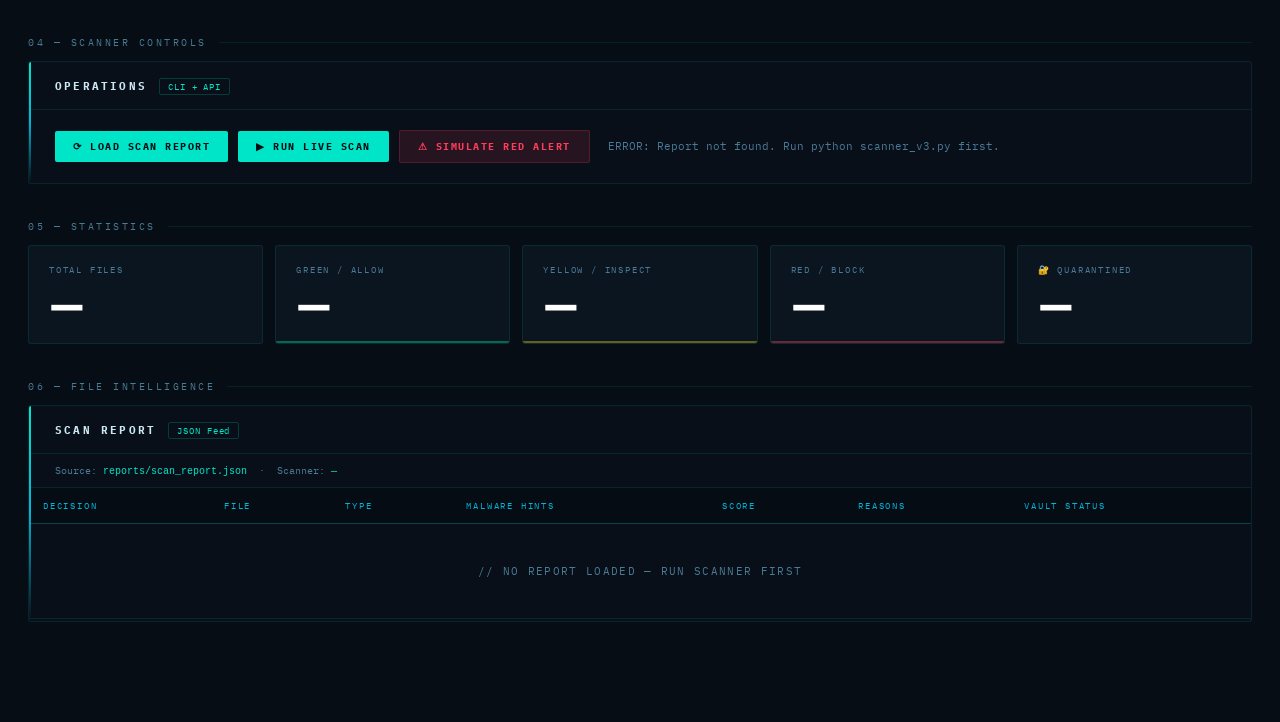
==== commit 7bcdb44b: "refactor: rebuild dashboard gif asset clean lowercase" ====
--- a/dashboard/index.html
+++ b/dashboard/index.html
@@ -522,7 +522,7 @@
       <div class="guardian" aria-hidden="true">
         <div class="guardian-ring">
           <div class="orb">
-            <img class="doppio-img" src="Vaxinx_Doppio.gif" alt="Doppio — VAXINX Guardian Node">
+            <img class="doppio-img" src="vaxinx_doppio.gif" alt="Doppio — VAXINX Guardian Node">
           </div>
         </div>
         <span class="guardian-label">Doppio Guardian Node</span>
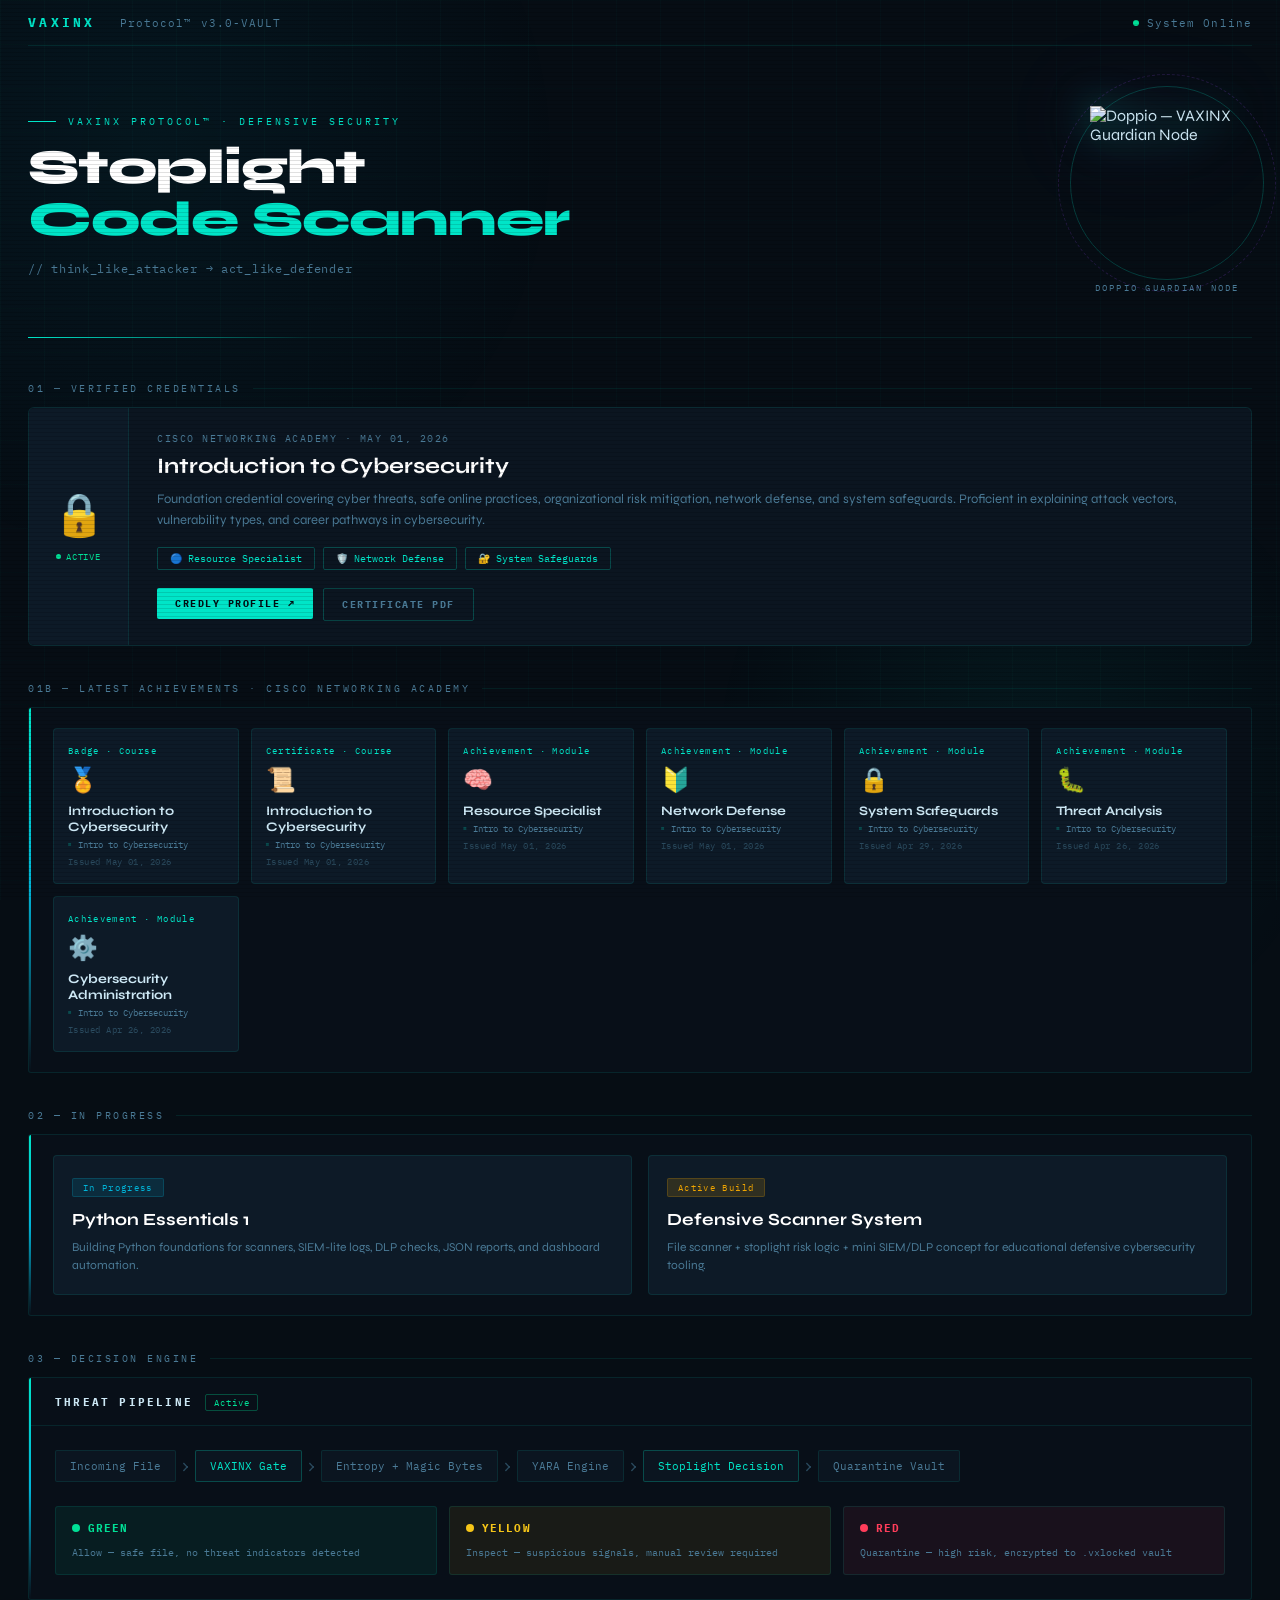
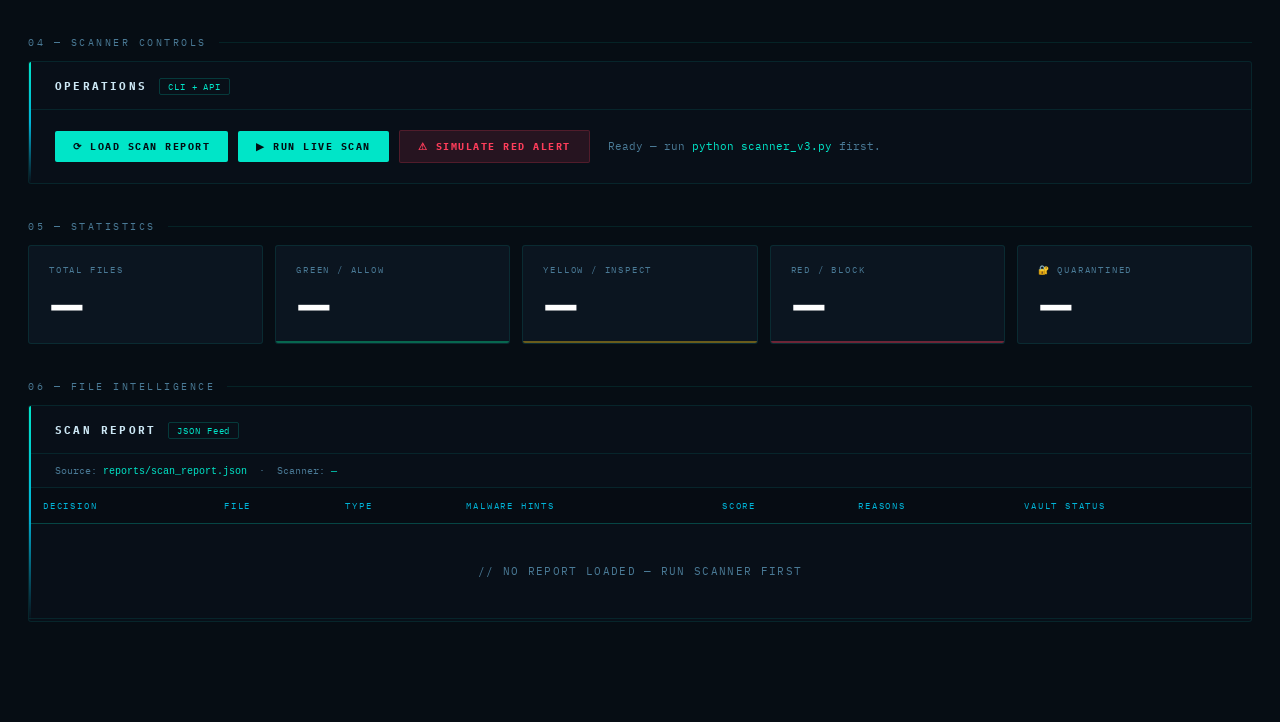
==== commit 4c2725b2: "feat add html" ====
--- a/dashboard/index.html
+++ b/dashboard/index.html
@@ -878,6 +878,19 @@
   document.getElementById("runScanBtn")
     ?.addEventListener("click", runLiveScan);
 });
+
+<div class="eco-footer">
+  <div class="eco-icons">
+    <a href="https://github.com/regislara-byte" target="_blank" class="eco-icon"><img src="assets/social_icons_vectors/github-icon.svg" alt="GitHub"></a>
+    <a href="https://ph.pinterest.com/UrlLifeNuggets/" target="_blank" class="eco-icon"><img src="assets/social_icons_vectors/pinterest-icon.svg" alt="Pinterest"></a>
+    <a href="https://www.teepublic.com/user/urlifenuggets" target="_blank" class="eco-icon"><img src="assets/social_icons_vectors/teepublic-icon.svg" alt="TeePublic"></a>
+    <a href="https://open.spotify.com/user/urlifenuggets" target="_blank" class="eco-icon"><img src="assets/social_icons_vectors/spotify-icon.svg" alt="Spotify"></a>
+    <a href="https://discord.gg/XGZrGZ32p" target="_blank" class="eco-icon"><img src="assets/discord-icon.svg" alt="Discord"></a>
+    <a href="https://www.instagram.com/urlifenuggets/" target="_blank" class="eco-icon"><img src="assets/social_icons_vectors/instagram-icon.svg" alt="Instagram"></a>
+  </div>
+  <div class="eco-text">VAXINX Protocol™ · VLA Powered · Cyber Awareness UI</div>
+</div>
+
 </script>
 </body>
 </html>
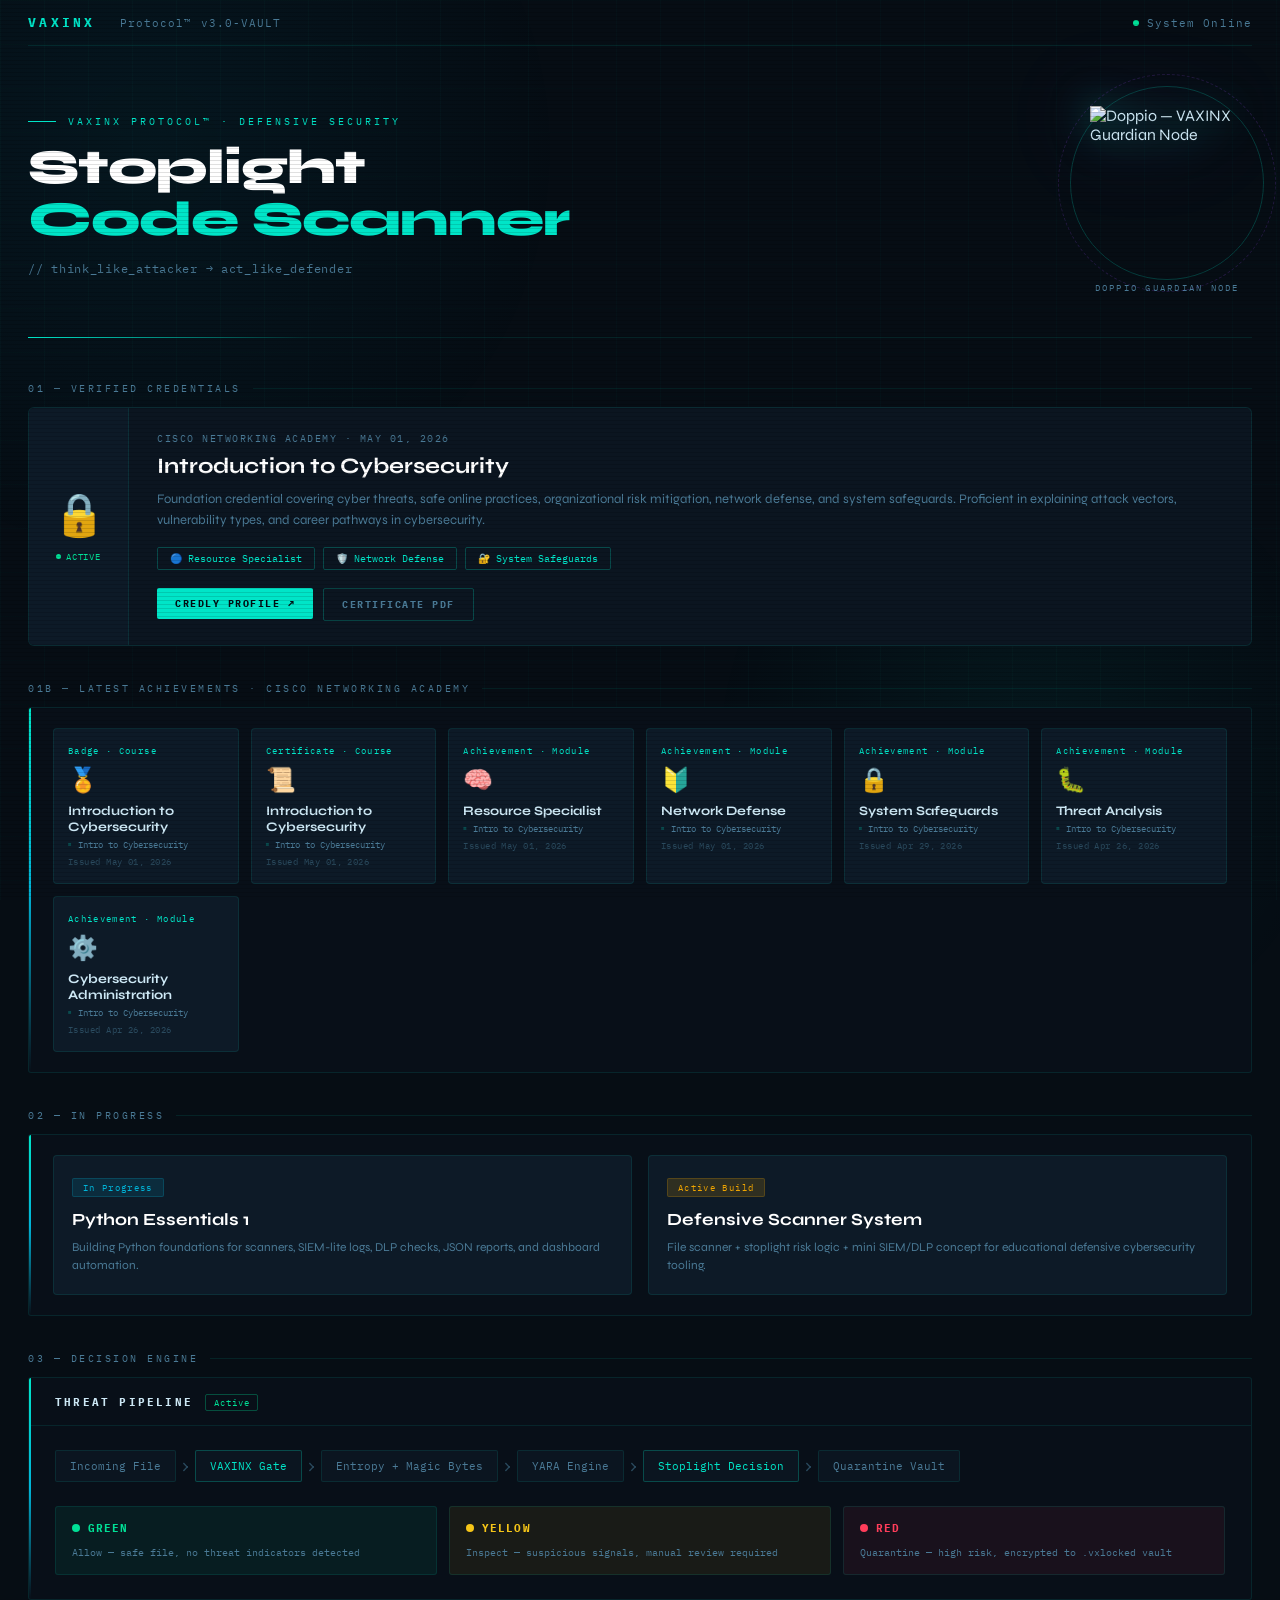
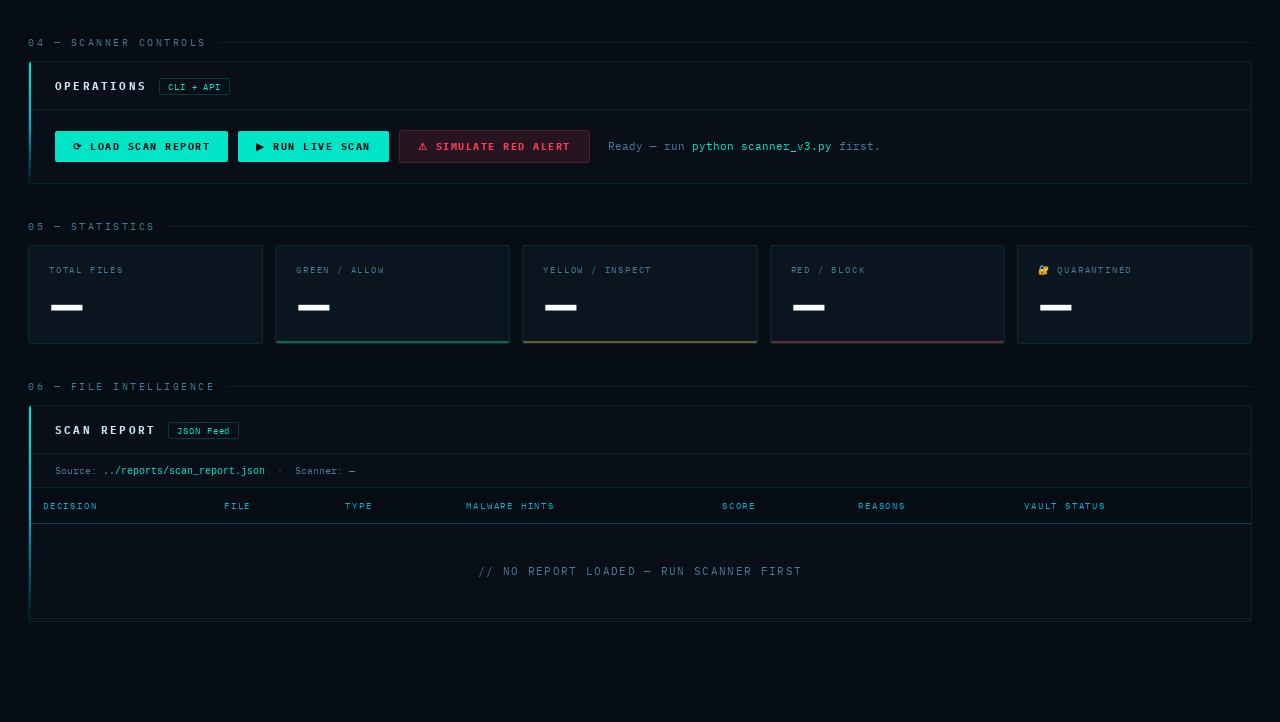
==== commit 3c175964: "git add ." ====
--- a/dashboard/index.html
+++ b/dashboard/index.html
@@ -729,7 +729,7 @@
           </div>
           <div class="table-inner">
             <div class="table-meta">
-              Source: <code>reports/scan_report.json</code> &nbsp;·&nbsp; Scanner: <code id="scannerVer">—</code>
+              Source: <code>../reports/scan_report.json</code> &nbsp;·&nbsp; Scanner: <code id="scannerVer">—</code>
             </div>
             <div class="table-wrap">
               <table aria-label="File intelligence report">
@@ -879,16 +879,32 @@
     ?.addEventListener("click", runLiveScan);
 });
 
-<div class="eco-footer">
-  <div class="eco-icons">
-    <a href="https://github.com/regislara-byte" target="_blank" class="eco-icon"><img src="assets/social_icons_vectors/github-icon.svg" alt="GitHub"></a>
-    <a href="https://ph.pinterest.com/UrlLifeNuggets/" target="_blank" class="eco-icon"><img src="assets/social_icons_vectors/pinterest-icon.svg" alt="Pinterest"></a>
-    <a href="https://www.teepublic.com/user/urlifenuggets" target="_blank" class="eco-icon"><img src="assets/social_icons_vectors/teepublic-icon.svg" alt="TeePublic"></a>
-    <a href="https://open.spotify.com/user/urlifenuggets" target="_blank" class="eco-icon"><img src="assets/social_icons_vectors/spotify-icon.svg" alt="Spotify"></a>
-    <a href="https://discord.gg/XGZrGZ32p" target="_blank" class="eco-icon"><img src="assets/discord-icon.svg" alt="Discord"></a>
-    <a href="https://www.instagram.com/urlifenuggets/" target="_blank" class="eco-icon"><img src="assets/social_icons_vectors/instagram-icon.svg" alt="Instagram"></a>
-  </div>
-  <div class="eco-text">VAXINX Protocol™ · VLA Powered · Cyber Awareness UI</div>
+<div class="eco-icons">
+
+<a href="https://github.com/regislara-byte" target="_blank" class="eco-icon">
+  <img src="../assets/social_icons_vectors/github-icon.svg" alt="GitHub" />
+</a>
+
+<a href="https://ph.pinterest.com/UrLifeNuggets/" target="_blank" class="eco-icon">
+  <img src="../assets/social_icons_vectors/pinterest-icon.svg" alt="Pinterest" />
+</a>
+
+<a href="https://www.teepublic.com/user/urlifenuggets" target="_blank" class="eco-icon">
+  <img src="../assets/social_icons_vectors/teepublic-icon.svg" alt="TeePublic" />
+</a>
+
+<a href="https://open.spotify.com/user/urlifenuggets" target="_blank" class="eco-icon">
+  <img src="../assets/social_icons_vectors/spotify-icon.svg" alt="Spotify" />
+</a>
+
+<a href="https://discord.gg/XGZrGZ32p" target="_blank" class="eco-icon">
+  <img src="../assets/social_icons_vectors/discord-icon.svg" alt="Discord" />
+</a>
+
+<a href="https://www.instagram.com/urlifenuggets/" target="_blank" class="eco-icon">
+  <img src="../assets/social_icons_vectors/instagram-icon.svg" alt="Instagram" />
+</a>
+
 </div>
 
 </script>
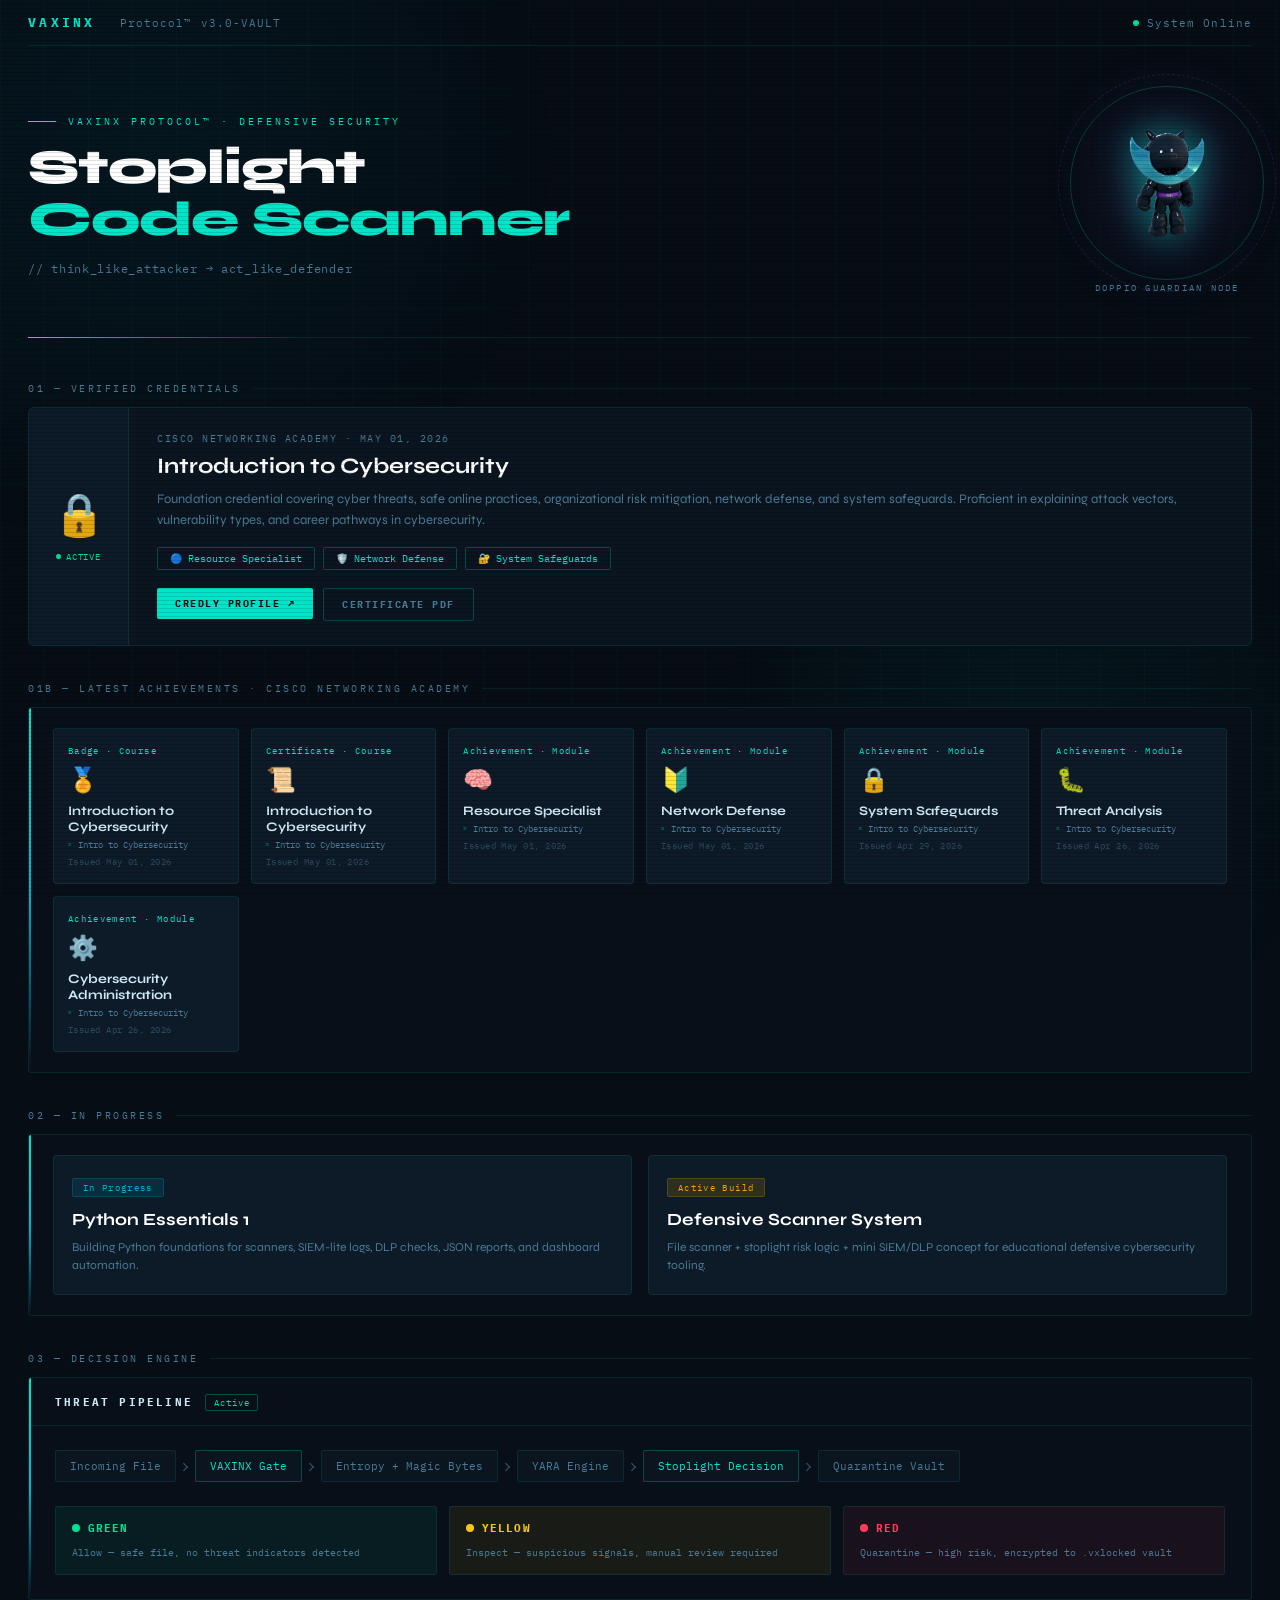
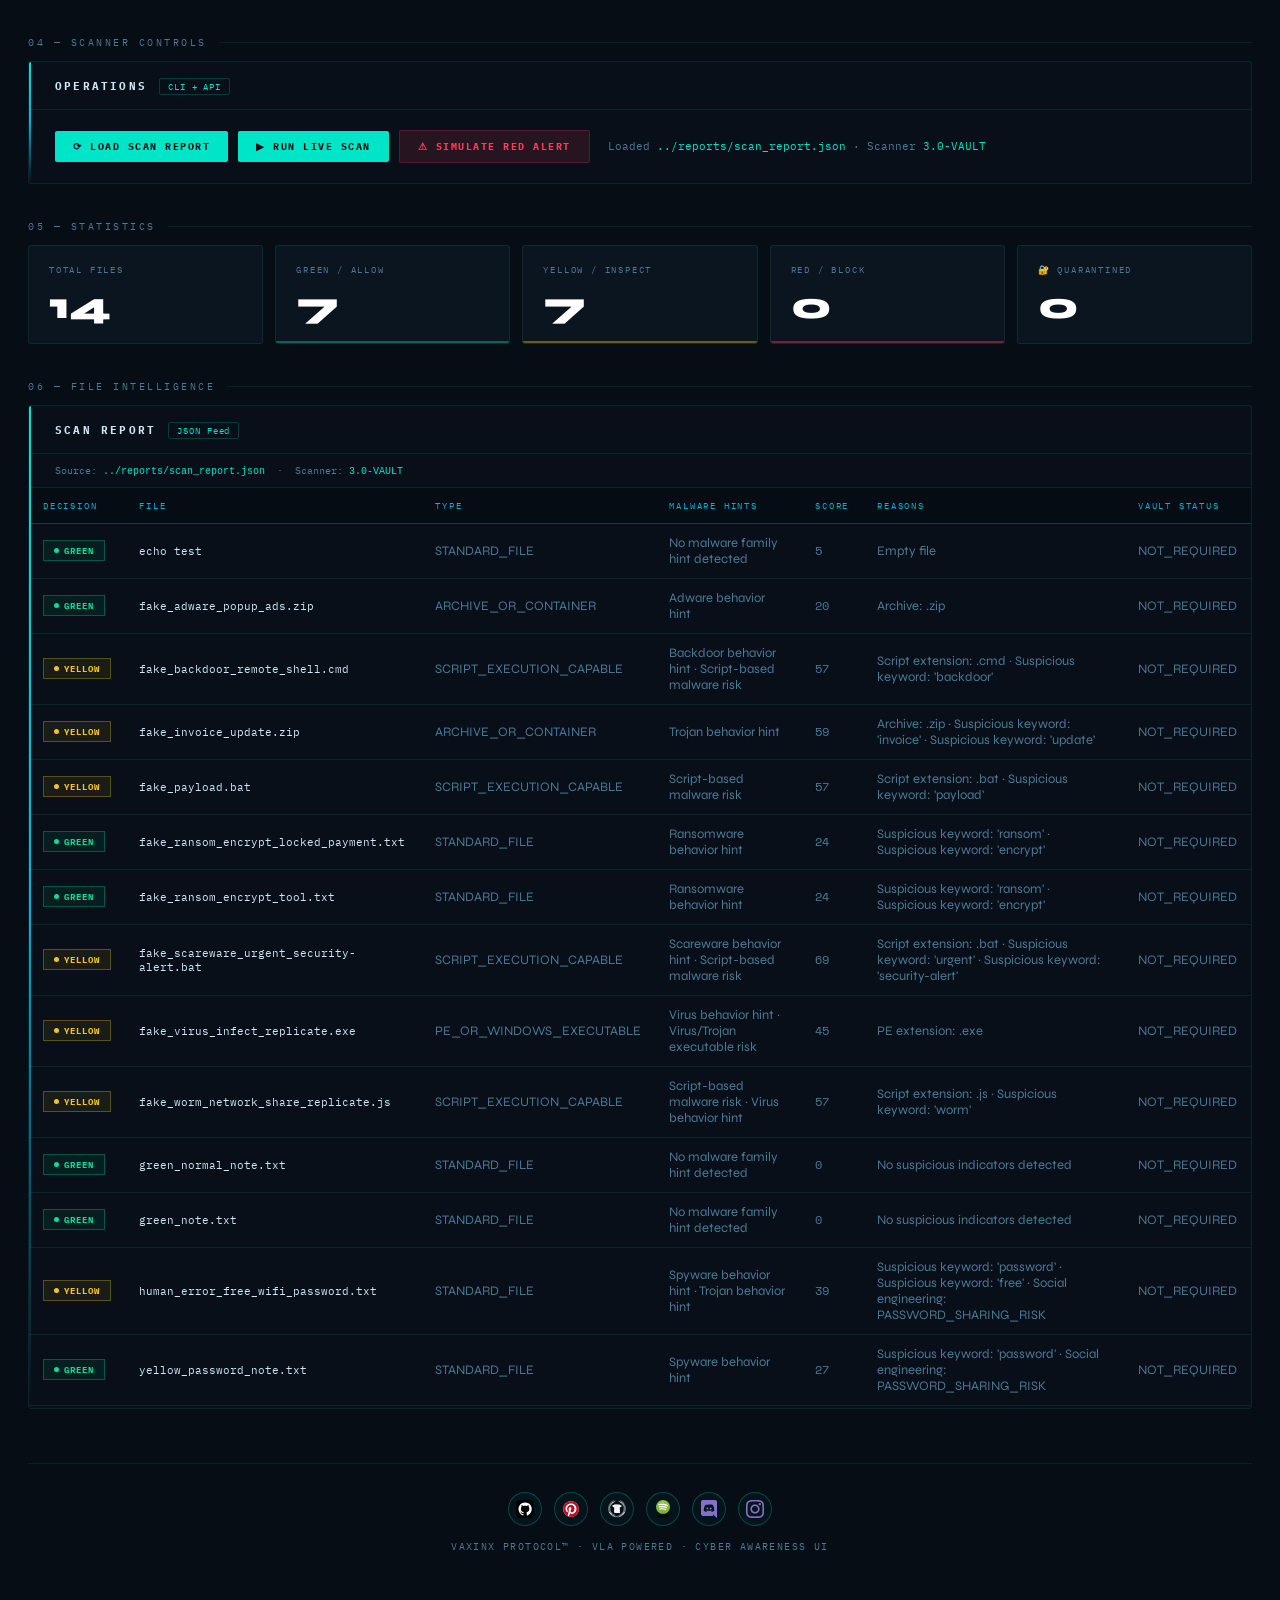
==== commit 5c774bd6: "fix: finalize dashboard paths footer icons and report feed" ====
--- a/dashboard/index.html
+++ b/dashboard/index.html
@@ -4,446 +4,137 @@
   <meta charset="UTF-8" />
   <meta name="viewport" content="width=device-width, initial-scale=1.0" />
   <title>VAXINX — Stoplight Scanner v3.0</title>
-  <link rel="preconnect" href="https://fonts.googleapis.com">
-  <link href="https://fonts.googleapis.com/css2?family=Space+Mono:wght@400;700&family=Syne:wght@400;600;700;800&family=IBM+Plex+Mono:wght@400;500&display=swap" rel="stylesheet">
+  <link rel="preconnect" href="https://fonts.googleapis.com" />
+  <link href="https://fonts.googleapis.com/css2?family=Space+Mono:wght@400;700&family=Syne:wght@400;600;700;800&family=IBM+Plex+Mono:wght@400;500&display=swap" rel="stylesheet" />
   <style>
     :root {
-      --bg:         #060d14;
-      --bg-panel:   #080f18;
-      --bg-card:    #0b1520;
-      --bg-card2:   #0d1a27;
-      --cyan:       #00e5c8;
-      --cyan-dim:   rgba(0,229,200,0.15);
-      --cyan-glow:  rgba(0,229,200,0.08);
-      --teal:       #00b4d8;
-      --amber:      #f0a500;
-      --red:        #ff3d5a;
-      --red-dim:    rgba(255,61,90,0.12);
-      --green:      #00e096;
-      --green-dim:  rgba(0,224,150,0.12);
-      --yellow:     #f5c518;
-      --yellow-dim: rgba(245,197,24,0.12);
-      --text:       #cde8f5;
+      --bg: #060d14;
+      --bg-panel: #080f18;
+      --bg-card: #0b1520;
+      --bg-card2: #0d1a27;
+      --cyan: #00e5c8;
+      --cyan-dim: rgba(0,229,200,0.15);
+      --teal: #00b4d8;
+      --amber: #f0a500;
+      --red: #ff3d5a;
+      --red-dim: rgba(255,61,90,0.12);
+      --green: #00e096;
+      --yellow: #f5c518;
+      --text: #cde8f5;
       --text-muted: #4a7a96;
-      --text-dim:   #2a4a5e;
-      --border:     rgba(0,229,200,0.1);
-      --border-hi:  rgba(0,229,200,0.25);
-      --mono:       'IBM Plex Mono', monospace;
-      --head:       'Syne', sans-serif;
-      --code:       'Space Mono', monospace;
+      --text-dim: #2a4a5e;
+      --border: rgba(0,229,200,0.1);
+      --border-hi: rgba(0,229,200,0.25);
+      --mono: 'IBM Plex Mono', monospace;
+      --head: 'Syne', sans-serif;
+      --code: 'Space Mono', monospace;
     }
 
     *, *::before, *::after { box-sizing: border-box; margin: 0; padding: 0; }
     html { scroll-behavior: smooth; }
-
-    body {
-      background: var(--bg);
-      color: var(--text);
-      font-family: var(--head);
-      min-height: 100vh;
-      overflow-x: hidden;
-    }
-
-    /* ── Scanline overlay ── */
+    body { background: var(--bg); color: var(--text); font-family: var(--head); min-height: 100vh; overflow-x: hidden; }
+
     body::before {
-      content: '';
-      position: fixed; inset: 0;
+      content: ''; position: fixed; inset: 0;
       background: repeating-linear-gradient(0deg, transparent, transparent 3px, rgba(0,0,0,.12) 3px, rgba(0,0,0,.12) 4px);
       pointer-events: none; z-index: 9999;
     }
 
-    /* ── Grid bg ── */
     .bg-grid {
       position: fixed; inset: 0;
       background-image:
         linear-gradient(rgba(0,229,200,0.025) 1px, transparent 1px),
         linear-gradient(90deg, rgba(0,229,200,0.025) 1px, transparent 1px);
-      background-size: 44px 44px;
-      pointer-events: none; z-index: 0;
-    }
-    .bg-grid::before {
-      content: '';
-      position: absolute; top: -300px; left: -300px;
-      width: 900px; height: 900px;
-      background: radial-gradient(circle, rgba(0,180,216,0.06) 0%, transparent 65%);
-    }
-    .bg-grid::after {
-      content: '';
-      position: absolute; bottom: -200px; right: -100px;
-      width: 700px; height: 700px;
-      background: radial-gradient(circle, rgba(0,229,200,0.05) 0%, transparent 65%);
-    }
-
-    /* ── Layout ── */
-    .wrapper {
-      position: relative; z-index: 1;
-      max-width: 1340px; margin: 0 auto;
-      padding: 0 28px 100px;
-    }
-
-    /* ── Top nav strip ── */
-    .topbar {
-      display: flex; align-items: center; justify-content: space-between;
-      padding: 14px 0; border-bottom: 1px solid var(--border);
-      font-family: var(--mono); font-size: 11px;
-      color: var(--text-muted); letter-spacing: 0.1em;
-    }
+      background-size: 44px 44px; pointer-events: none; z-index: 0;
+    }
+    .bg-grid::before { content: ''; position: absolute; top: -300px; left: -300px; width: 900px; height: 900px; background: radial-gradient(circle, rgba(0,180,216,0.06) 0%, transparent 65%); }
+    .bg-grid::after { content: ''; position: absolute; bottom: -200px; right: -100px; width: 700px; height: 700px; background: radial-gradient(circle, rgba(0,229,200,0.05) 0%, transparent 65%); }
+
+    .wrapper { position: relative; z-index: 1; max-width: 1340px; margin: 0 auto; padding: 0 28px 100px; }
+
+    .topbar { display: flex; align-items: center; justify-content: space-between; padding: 14px 0; border-bottom: 1px solid var(--border); font-family: var(--mono); font-size: 11px; color: var(--text-muted); letter-spacing: 0.1em; }
     .topbar-left { display: flex; align-items: center; gap: 24px; }
-    .topbar-logo {
-      font-size: 13px; font-weight: 700; color: var(--cyan);
-      letter-spacing: 0.25em; text-transform: uppercase;
-    }
+    .topbar-logo { font-size: 13px; font-weight: 700; color: var(--cyan); letter-spacing: 0.25em; text-transform: uppercase; }
     .topbar-dot { width: 6px; height: 6px; border-radius: 50%; background: var(--green); animation: blink 2s ease-in-out infinite; }
     @keyframes blink { 0%,100% { opacity: 1; } 50% { opacity: 0.3; } }
     .topbar-status { display: flex; align-items: center; gap: 8px; }
 
-    /* ── Hero ── */
-    header.hero {
-      display: grid;
-      grid-template-columns: 1fr auto;
-      align-items: center;
-      gap: 48px;
-      padding: 52px 0 44px;
-      border-bottom: 1px solid var(--border);
-      position: relative;
-    }
-    header.hero::after {
-      content: '';
-      position: absolute; bottom: -1px; left: 0;
-      width: 280px; height: 1px;
-      background: linear-gradient(90deg, var(--cyan), transparent);
-    }
-
-    .eyebrow {
-      font-family: var(--mono); font-size: 10px;
-      letter-spacing: 0.3em; color: var(--cyan);
-      text-transform: uppercase;
-      margin-bottom: 14px;
-      display: flex; align-items: center; gap: 12px;
-    }
-    .eyebrow::before {
-      content: ''; display: inline-block;
-      width: 28px; height: 1px; background: var(--cyan);
-    }
-
-    .hero-text h1 {
-      font-family: var(--head); font-size: clamp(28px, 3.8vw, 52px);
-      font-weight: 800; line-height: 1.05; letter-spacing: -0.02em;
-      color: #fff; margin-bottom: 16px;
-    }
+    header.hero { display: grid; grid-template-columns: 1fr auto; align-items: center; gap: 48px; padding: 52px 0 44px; border-bottom: 1px solid var(--border); position: relative; }
+    header.hero::after { content: ''; position: absolute; bottom: -1px; left: 0; width: 280px; height: 1px; background: linear-gradient(90deg, var(--cyan), transparent); }
+    .eyebrow { font-family: var(--mono); font-size: 10px; letter-spacing: 0.3em; color: var(--cyan); text-transform: uppercase; margin-bottom: 14px; display: flex; align-items: center; gap: 12px; }
+    .eyebrow::before { content: ''; display: inline-block; width: 28px; height: 1px; background: var(--cyan); }
+    .hero-text h1 { font-family: var(--head); font-size: clamp(28px, 3.8vw, 52px); font-weight: 800; line-height: 1.05; letter-spacing: -0.02em; color: #fff; margin-bottom: 16px; }
     .hero-text h1 span { color: var(--cyan); }
-
-    .tagline {
-      font-family: var(--mono); font-size: 12px;
-      color: var(--text-muted); letter-spacing: 0.06em;
-    }
-
-    /* ── Guardian orb ── */
+    .tagline { font-family: var(--mono); font-size: 12px; color: var(--text-muted); letter-spacing: 0.06em; }
+
     .guardian { display: flex; flex-direction: column; align-items: center; gap: 14px; }
-    .guardian-ring {
-      position: relative; width: 170px; height: 170px;
-      display: flex; align-items: center; justify-content: center;
-    }
-    .guardian-ring::before {
-      content: ''; position: absolute; inset: -12px; border-radius: 50%;
-      border: 1px solid rgba(0,229,200,0.22);
-      animation: spin 14s linear infinite;
-    }
-    .guardian-ring::after {
-      content: ''; position: absolute; inset: -24px; border-radius: 50%;
-      border: 1px dashed rgba(160,80,255,0.18);
-      animation: spin 22s linear infinite reverse;
-    }
+    .guardian-ring { position: relative; width: 170px; height: 170px; display: flex; align-items: center; justify-content: center; }
+    .guardian-ring::before { content: ''; position: absolute; inset: -12px; border-radius: 50%; border: 1px solid rgba(0,229,200,0.22); animation: spin 14s linear infinite; }
+    .guardian-ring::after { content: ''; position: absolute; inset: -24px; border-radius: 50%; border: 1px dashed rgba(160,80,255,0.18); animation: spin 22s linear infinite reverse; }
     @keyframes spin { to { transform: rotate(360deg); } }
-
-    .orb {
-      width: 154px; height: 154px;
-      display: flex; align-items: center; justify-content: center;
-      animation: float 5s ease-in-out infinite;
-    }
-    .doppio-img {
-      width: 154px; height: 154px;
-      object-fit: contain;
-      filter: drop-shadow(0 0 18px rgba(0,229,200,0.55))
-              drop-shadow(0 0 40px rgba(160,80,255,0.3));
-    }
+    .orb { width: 154px; height: 154px; display: flex; align-items: center; justify-content: center; animation: float 5s ease-in-out infinite; }
+    .doppio-img { width: 154px; height: 154px; object-fit: contain; filter: drop-shadow(0 0 18px rgba(0,229,200,0.55)) drop-shadow(0 0 40px rgba(160,80,255,0.3)); }
     @keyframes float { 0%,100% { transform: translateY(0); } 50% { transform: translateY(-8px); } }
-
-    .guardian-label {
-      font-family: var(--mono); font-size: 9px; letter-spacing: 0.25em;
-      color: var(--text-muted); text-transform: uppercase;
-    }
-
-    /* ── Section label ── */
-    .section-label {
-      font-family: var(--mono); font-size: 10px;
-      color: var(--text-muted); letter-spacing: 0.25em;
-      text-transform: uppercase;
-      margin-bottom: 12px;
-      display: flex; align-items: center; gap: 12px;
-    }
+    .guardian-label { font-family: var(--mono); font-size: 9px; letter-spacing: 0.25em; color: var(--text-muted); text-transform: uppercase; }
+
+    main { padding-top: 44px; display: flex; flex-direction: column; gap: 36px; }
+    .section-label { font-family: var(--mono); font-size: 10px; color: var(--text-muted); letter-spacing: 0.25em; text-transform: uppercase; margin-bottom: 12px; display: flex; align-items: center; gap: 12px; }
     .section-label::after { content: ''; flex: 1; height: 1px; background: var(--border); }
 
-    main { padding-top: 44px; display: flex; flex-direction: column; gap: 36px; }
-
-    /* ── Panel ── */
-    .panel {
-      background: var(--bg-panel);
-      border: 1px solid var(--border);
-      border-radius: 3px;
-      position: relative; overflow: hidden;
-    }
-    .panel::before {
-      content: ''; position: absolute; top: 0; left: 0;
-      width: 2px; height: 100%;
-      background: linear-gradient(180deg, var(--cyan), var(--teal), transparent);
-    }
-    .panel-head {
-      padding: 16px 22px 14px 26px;
-      border-bottom: 1px solid var(--border);
-      display: flex; align-items: center; gap: 12px;
-    }
-    .panel-head h2 {
-      font-family: var(--mono); font-size: 11px; font-weight: 700;
-      letter-spacing: 0.2em; text-transform: uppercase; color: var(--text);
-    }
-    .panel-chip {
-      font-family: var(--mono); font-size: 9px;
-      padding: 2px 8px; border: 1px solid rgba(0,229,200,0.2);
-      color: var(--cyan); letter-spacing: 0.1em;
-      border-radius: 2px;
-    }
+    .panel { background: var(--bg-panel); border: 1px solid var(--border); border-radius: 3px; position: relative; overflow: hidden; animation: fadeIn 0.4s ease both; }
+    .panel::before { content: ''; position: absolute; top: 0; left: 0; width: 2px; height: 100%; background: linear-gradient(180deg, var(--cyan), var(--teal), transparent); }
+    .panel-head { padding: 16px 22px 14px 26px; border-bottom: 1px solid var(--border); display: flex; align-items: center; gap: 12px; }
+    .panel-head h2 { font-family: var(--mono); font-size: 11px; font-weight: 700; letter-spacing: 0.2em; text-transform: uppercase; color: var(--text); }
+    .panel-chip { font-family: var(--mono); font-size: 9px; padding: 2px 8px; border: 1px solid rgba(0,229,200,0.2); color: var(--cyan); letter-spacing: 0.1em; border-radius: 2px; }
     .panel-chip.live { border-color: rgba(0,224,150,0.3); color: var(--green); }
-    .panel-chip.warn { border-color: rgba(240,165,0,0.3); color: var(--amber); }
-
-    /* ── Credential-style card (matching dashboard screenshot) ── */
-    .cred-card {
-      display: grid; grid-template-columns: auto 1fr;
-      gap: 0; background: var(--bg-card);
-      border: 1px solid var(--border);
-      border-radius: 6px; overflow: hidden;
-      transition: border-color 0.2s;
-    }
+
+    .cred-card { display: grid; grid-template-columns: auto 1fr; background: var(--bg-card); border: 1px solid var(--border); border-radius: 6px; overflow: hidden; transition: border-color 0.2s; }
     .cred-card:hover { border-color: var(--border-hi); }
-    .cred-badge-col {
-      width: 100px; padding: 28px 20px;
-      background: var(--bg-card2);
-      border-right: 1px solid var(--border);
-      display: flex; flex-direction: column; align-items: center;
-      justify-content: center; gap: 10px;
-    }
+    .cred-badge-col { width: 100px; padding: 28px 20px; background: var(--bg-card2); border-right: 1px solid var(--border); display: flex; flex-direction: column; align-items: center; justify-content: center; gap: 10px; }
     .cred-badge-icon { font-size: 42px; }
-    .cred-badge-status {
-      font-family: var(--mono); font-size: 9px; letter-spacing: 0.1em;
-      color: var(--green); display: flex; align-items: center; gap: 5px;
-    }
+    .cred-badge-status { font-family: var(--mono); font-size: 9px; letter-spacing: 0.1em; color: var(--green); display: flex; align-items: center; gap: 5px; }
     .cred-badge-status::before { content: ''; width: 5px; height: 5px; border-radius: 50%; background: var(--green); }
     .cred-content { padding: 24px 28px; }
-    .cred-meta {
-      font-family: var(--mono); font-size: 10px;
-      color: var(--text-muted); letter-spacing: 0.15em;
-      text-transform: uppercase; margin-bottom: 8px;
-    }
-    .cred-title {
-      font-family: var(--head); font-size: 22px; font-weight: 700;
-      color: #fff; margin-bottom: 10px;
-    }
-    .cred-desc {
-      font-family: var(--head); font-size: 13px;
-      color: var(--text-muted); line-height: 1.6; margin-bottom: 16px;
-    }
+    .cred-meta { font-family: var(--mono); font-size: 10px; color: var(--text-muted); letter-spacing: 0.15em; text-transform: uppercase; margin-bottom: 8px; }
+    .cred-title { font-family: var(--head); font-size: 22px; font-weight: 700; color: #fff; margin-bottom: 10px; }
+    .cred-desc { font-size: 13px; color: var(--text-muted); line-height: 1.6; margin-bottom: 16px; }
     .cred-tags { display: flex; flex-wrap: wrap; gap: 8px; margin-bottom: 18px; }
-    .cred-tag {
-      font-family: var(--mono); font-size: 10px;
-      padding: 4px 12px;
-      border: 1px solid var(--border-hi);
-      color: var(--cyan); border-radius: 2px;
-      display: flex; align-items: center; gap: 6px;
-    }
+    .cred-tag { font-family: var(--mono); font-size: 10px; padding: 4px 12px; border: 1px solid var(--border-hi); color: var(--cyan); border-radius: 2px; display: flex; align-items: center; gap: 6px; }
     .cred-actions { display: flex; gap: 10px; }
-    .btn {
-      font-family: var(--mono); font-size: 10px; font-weight: 700;
-      letter-spacing: 0.15em; text-transform: uppercase;
-      padding: 9px 18px; border: 0; border-radius: 2px; cursor: pointer;
-      transition: all 0.15s;
-    }
+
+    .btn { font-family: var(--mono); font-size: 10px; font-weight: 700; letter-spacing: 0.15em; text-transform: uppercase; padding: 9px 18px; border: 0; border-radius: 2px; cursor: pointer; transition: all 0.15s; }
     .btn-primary { background: var(--cyan); color: #020d12; }
     .btn-primary:hover { background: #00fff0; }
-    .btn-ghost {
-      background: transparent; color: var(--text-muted);
-      border: 1px solid var(--border-hi);
-    }
+    .btn-ghost { background: transparent; color: var(--text-muted); border: 1px solid var(--border-hi); }
     .btn-ghost:hover { color: var(--text); border-color: var(--cyan); }
     .btn-danger { background: var(--red-dim); color: var(--red); border: 1px solid rgba(255,61,90,0.2); }
-    .btn-danger:hover { background: rgba(255,61,90,0.2); }
-
-    /* ── Achievement mini-cards (01B style) ── */
-    .ach-grid {
-      display: grid;
-      grid-template-columns: repeat(auto-fill, minmax(180px, 1fr));
-      gap: 12px; padding: 20px 24px;
-    }
-    .ach-card {
-      background: var(--bg-card2);
-      border: 1px solid var(--border);
-      border-radius: 4px; padding: 16px 14px;
-      transition: border-color 0.2s;
-    }
+
+    .ach-grid { display: grid; grid-template-columns: repeat(auto-fill, minmax(180px, 1fr)); gap: 12px; padding: 20px 24px; }
+    .ach-card { background: var(--bg-card2); border: 1px solid var(--border); border-radius: 4px; padding: 16px 14px; transition: border-color 0.2s; }
     .ach-card:hover { border-color: var(--border-hi); }
-    .ach-type {
-      font-family: var(--mono); font-size: 9px;
-      color: var(--cyan); letter-spacing: 0.15em; margin-bottom: 10px;
-    }
+    .ach-type { font-family: var(--mono); font-size: 9px; color: var(--cyan); letter-spacing: 0.15em; margin-bottom: 10px; }
     .ach-icon { font-size: 24px; margin-bottom: 8px; display: block; }
-    .ach-name {
-      font-family: var(--head); font-size: 13px; font-weight: 700;
-      color: var(--text); margin-bottom: 4px;
-    }
-    .ach-sub {
-      font-family: var(--mono); font-size: 9px;
-      color: var(--text-muted); display: flex; align-items: center; gap: 6px;
-      margin-bottom: 6px;
-    }
+    .ach-name { font-size: 13px; font-weight: 700; color: var(--text); margin-bottom: 4px; }
+    .ach-sub { font-family: var(--mono); font-size: 9px; color: var(--text-muted); display: flex; align-items: center; gap: 6px; margin-bottom: 6px; }
     .ach-sub::before { content: '■'; font-size: 6px; color: var(--border-hi); }
-    .ach-date {
-      font-family: var(--mono); font-size: 9px;
-      color: var(--text-dim); letter-spacing: 0.05em;
-    }
-
-    /* ── In-progress cards ── */
-    .progress-grid {
-      display: grid; grid-template-columns: 1fr 1fr; gap: 16px;
-      padding: 20px 24px;
-    }
-    .prog-card {
-      background: var(--bg-card2); border: 1px solid var(--border);
-      border-radius: 4px; padding: 20px 18px;
-    }
-    .prog-tag {
-      font-family: var(--mono); font-size: 9px; letter-spacing: 0.15em;
-      padding: 3px 10px; border-radius: 2px; margin-bottom: 12px;
-      display: inline-block;
-    }
+    .ach-date { font-family: var(--mono); font-size: 9px; color: var(--text-dim); letter-spacing: 0.05em; }
+
+    .progress-grid { display: grid; grid-template-columns: 1fr 1fr; gap: 16px; padding: 20px 24px; }
+    .prog-card { background: var(--bg-card2); border: 1px solid var(--border); border-radius: 4px; padding: 20px 18px; }
+    .prog-tag { font-family: var(--mono); font-size: 9px; letter-spacing: 0.15em; padding: 3px 10px; border-radius: 2px; margin-bottom: 12px; display: inline-block; }
     .prog-tag.active-build { background: rgba(240,165,0,0.15); color: var(--amber); border: 1px solid rgba(240,165,0,0.2); }
-    .prog-tag.in-progress  { background: rgba(0,180,216,0.12); color: var(--teal); border: 1px solid rgba(0,180,216,0.2); }
-    .prog-card h3 { font-family: var(--head); font-size: 17px; font-weight: 700; color: #fff; margin-bottom: 8px; }
-    .prog-card p  { font-family: var(--head); font-size: 12px; color: var(--text-muted); line-height: 1.5; }
-
-    /* ── Controls ── */
-    .controls-wrap {
-      padding: 20px 26px;
-      display: flex; align-items: center; flex-wrap: wrap; gap: 10px;
-    }
-    .status-text {
-      font-family: var(--mono); font-size: 11px;
-      color: var(--text-muted); margin-left: 8px;
-    }
-    .status-text code { color: var(--cyan); font-family: var(--mono); }
-
-    /* ── Stats grid ── */
-    .stats-grid {
-      display: grid;
-      grid-template-columns: repeat(auto-fit, minmax(160px, 1fr));
-      gap: 12px;
-    }
-    .stat-card {
-      background: var(--bg-card); border: 1px solid var(--border);
-      border-radius: 3px; padding: 18px 20px;
-      position: relative; overflow: hidden;
-      animation: fadeIn 0.4s ease both;
-    }
-    .stat-card::before {
-      content: ''; position: absolute; bottom: 0; left: 0;
-      width: 100%; height: 2px;
-    }
-    .stat-card.green-b::before { background: rgba(0,224,150,0.4); }
-    .stat-card.yellow-b::before { background: rgba(245,197,24,0.4); }
-    .stat-card.red-b::before { background: rgba(255,61,90,0.4); }
-    .stat-card h3 {
-      font-family: var(--mono); font-size: 9px; font-weight: 400;
-      letter-spacing: 0.2em; text-transform: uppercase;
-      color: var(--text-muted); margin-bottom: 12px;
-    }
-    .stat-card strong {
-      display: block; font-family: var(--head); font-size: 38px;
-      font-weight: 800; color: #fff; line-height: 1;
-    }
-    .stat-card:nth-child(1) { animation-delay: 0.05s; }
-    .stat-card:nth-child(2) { animation-delay: 0.1s; }
-    .stat-card:nth-child(3) { animation-delay: 0.15s; }
-    .stat-card:nth-child(4) { animation-delay: 0.2s; }
-    .stat-card:nth-child(5) { animation-delay: 0.25s; }
-
-    /* ── Table ── */
-    .table-inner { padding: 0 0 2px; }
-    .table-meta {
-      padding: 10px 26px;
-      font-family: var(--mono); font-size: 10px; color: var(--text-muted);
-      border-bottom: 1px solid var(--border);
-    }
-    .table-meta code { color: var(--cyan); }
-    .table-wrap { overflow-x: auto; }
-    table { width: 100%; min-width: 1100px; border-collapse: collapse; }
-    th {
-      padding: 12px 14px; text-align: left;
-      font-family: var(--mono); font-size: 9px; font-weight: 400;
-      letter-spacing: 0.2em; text-transform: uppercase;
-      color: var(--teal); background: rgba(0,0,0,0.2);
-      border-bottom: 1px solid var(--border-hi);
-      white-space: nowrap;
-    }
-    td {
-      padding: 11px 14px; color: var(--text-muted);
-      border-bottom: 1px solid var(--border);
-      font-family: var(--head); font-size: 13px;
-      vertical-align: middle;
-    }
-    tbody tr { transition: background 0.1s; }
-    tbody tr:hover { background: rgba(0,229,200,0.025); }
-    td:first-child { color: var(--text); }
-    td:nth-child(2) { color: var(--text); font-family: var(--mono); font-size: 11px; }
-    td:nth-child(5) { font-family: var(--code); font-size: 12px; }
-
-    /* ── Badges ── */
-    .badge {
-      display: inline-flex; align-items: center; gap: 5px;
-      font-family: var(--mono); font-size: 9px; font-weight: 700;
-      letter-spacing: 0.12em; text-transform: uppercase;
-      padding: 4px 10px; border-width: 1px; border-style: solid;
-    }
-    .badge .dot { width: 5px; height: 5px; border-radius: 50%; background: currentColor; }
-    .badge-green  { border-color: rgba(0,224,150,0.3); color: var(--green); background: rgba(0,224,150,0.07); }
-    .badge-yellow { border-color: rgba(245,197,24,0.3); color: var(--yellow); background: rgba(245,197,24,0.07); }
-    .badge-red    { border-color: rgba(255,61,90,0.3);  color: var(--red);    background: rgba(255,61,90,0.07); }
-
-    /* ── Flow pipeline ── */
+    .prog-tag.in-progress { background: rgba(0,180,216,0.12); color: var(--teal); border: 1px solid rgba(0,180,216,0.2); }
+    .prog-card h3 { font-size: 17px; font-weight: 700; color: #fff; margin-bottom: 8px; }
+    .prog-card p { font-size: 12px; color: var(--text-muted); line-height: 1.5; }
+
     .flow-wrap { padding: 24px 26px; }
-    .flow {
-      display: flex; align-items: center; gap: 6px;
-      flex-wrap: wrap; margin-bottom: 24px;
-    }
-    .flow-node {
-      font-family: var(--mono); font-size: 11px;
-      padding: 8px 14px; background: var(--bg-card);
-      border: 1px solid var(--border); color: var(--text-muted);
-      border-radius: 2px;
-    }
+    .flow { display: flex; align-items: center; gap: 6px; flex-wrap: wrap; margin-bottom: 24px; }
+    .flow-node { font-family: var(--mono); font-size: 11px; padding: 8px 14px; background: var(--bg-card); border: 1px solid var(--border); color: var(--text-muted); border-radius: 2px; }
     .flow-node.active { border-color: var(--border-hi); color: var(--cyan); }
     .flow-arrow { color: var(--text-dim); font-size: 18px; }
-
-    .legend {
-      display: grid; grid-template-columns: repeat(3, 1fr); gap: 12px;
-    }
-    .legend-item {
-      padding: 14px 16px; border-radius: 3px;
-      border: 1px solid var(--border);
-    }
-    .legend-item .leg-head {
-      display: flex; align-items: center; gap: 8px;
-      font-family: var(--mono); font-size: 11px; font-weight: 700;
-      letter-spacing: 0.1em; text-transform: uppercase;
-      margin-bottom: 6px;
-    }
+    .legend { display: grid; grid-template-columns: repeat(3, 1fr); gap: 12px; }
+    .legend-item { padding: 14px 16px; border-radius: 3px; border: 1px solid var(--border); }
+    .legend-item .leg-head { display: flex; align-items: center; gap: 8px; font-family: var(--mono); font-size: 11px; font-weight: 700; letter-spacing: 0.1em; text-transform: uppercase; margin-bottom: 6px; }
     .legend-item .leg-dot { width: 8px; height: 8px; border-radius: 50%; }
     .legend-item small { font-family: var(--mono); font-size: 10px; color: var(--text-muted); }
     .leg-green { background: rgba(0,224,150,0.07); }
@@ -456,51 +147,58 @@
     .leg-red .leg-dot { background: var(--red); }
     .leg-red .leg-head { color: var(--red); }
 
-    /* ── Alert banner ── */
-    .alert-banner {
-      position: fixed; bottom: 0; left: 0; right: 0;
-      background: rgba(255,61,90,0.1);
-      border-top: 1px solid rgba(255,61,90,0.4);
-      color: var(--red);
-      font-family: var(--mono); font-size: 11px; font-weight: 700;
-      letter-spacing: 0.25em; text-transform: uppercase;
-      text-align: center; padding: 14px;
-      z-index: 998;
-      display: flex; align-items: center; justify-content: center; gap: 16px;
-      animation: alertPulse 1.5s ease-in-out infinite;
-    }
-    @keyframes alertPulse {
-      0%,100% { background: rgba(255,61,90,0.08); }
-      50%      { background: rgba(255,61,90,0.16); }
-    }
+    .controls-wrap { padding: 20px 26px; display: flex; align-items: center; flex-wrap: wrap; gap: 10px; }
+    .status-text { font-family: var(--mono); font-size: 11px; color: var(--text-muted); margin-left: 8px; }
+    .status-text code { color: var(--cyan); font-family: var(--mono); }
+
+    .stats-grid { display: grid; grid-template-columns: repeat(auto-fit, minmax(160px, 1fr)); gap: 12px; }
+    .stat-card { background: var(--bg-card); border: 1px solid var(--border); border-radius: 3px; padding: 18px 20px; position: relative; overflow: hidden; animation: fadeIn 0.4s ease both; }
+    .stat-card::before { content: ''; position: absolute; bottom: 0; left: 0; width: 100%; height: 2px; }
+    .stat-card.green-b::before { background: rgba(0,224,150,0.4); }
+    .stat-card.yellow-b::before { background: rgba(245,197,24,0.4); }
+    .stat-card.red-b::before { background: rgba(255,61,90,0.4); }
+    .stat-card h3 { font-family: var(--mono); font-size: 9px; font-weight: 400; letter-spacing: 0.2em; text-transform: uppercase; color: var(--text-muted); margin-bottom: 12px; }
+    .stat-card strong { display: block; font-family: var(--head); font-size: 38px; font-weight: 800; color: #fff; line-height: 1; }
+
+    .table-inner { padding: 0 0 2px; }
+    .table-meta { padding: 10px 26px; font-family: var(--mono); font-size: 10px; color: var(--text-muted); border-bottom: 1px solid var(--border); }
+    .table-meta code { color: var(--cyan); }
+    .table-wrap { overflow-x: auto; }
+    table { width: 100%; min-width: 1100px; border-collapse: collapse; }
+    th { padding: 12px 14px; text-align: left; font-family: var(--mono); font-size: 9px; font-weight: 400; letter-spacing: 0.2em; text-transform: uppercase; color: var(--teal); background: rgba(0,0,0,0.2); border-bottom: 1px solid var(--border-hi); white-space: nowrap; }
+    td { padding: 11px 14px; color: var(--text-muted); border-bottom: 1px solid var(--border); font-size: 13px; vertical-align: middle; }
+    tbody tr { transition: background 0.1s; }
+    tbody tr:hover { background: rgba(0,229,200,0.025); }
+    td:first-child { color: var(--text); }
+    td:nth-child(2) { color: var(--text); font-family: var(--mono); font-size: 11px; }
+    td:nth-child(5) { font-family: var(--code); font-size: 12px; }
+
+    .badge { display: inline-flex; align-items: center; gap: 5px; font-family: var(--mono); font-size: 9px; font-weight: 700; letter-spacing: 0.12em; text-transform: uppercase; padding: 4px 10px; border-width: 1px; border-style: solid; }
+    .badge .dot { width: 5px; height: 5px; border-radius: 50%; background: currentColor; }
+    .badge-green { border-color: rgba(0,224,150,0.3); color: var(--green); background: rgba(0,224,150,0.07); }
+    .badge-yellow { border-color: rgba(245,197,24,0.3); color: var(--yellow); background: rgba(245,197,24,0.07); }
+    .badge-red { border-color: rgba(255,61,90,0.3); color: var(--red); background: rgba(255,61,90,0.07); }
+
+    .eco-footer { margin-top: 18px; padding: 28px 0 8px; border-top: 1px solid var(--border); display: flex; flex-direction: column; align-items: center; gap: 14px; }
+    .eco-icons { display: flex; flex-wrap: wrap; justify-content: center; gap: 12px; }
+    .eco-icon { width: 34px; height: 34px; display: inline-flex; align-items: center; justify-content: center; border: 1px solid var(--border-hi); border-radius: 50%; background: rgba(0,229,200,0.035); transition: transform 0.15s ease, border-color 0.15s ease, filter 0.15s ease; }
+    .eco-icon:hover { transform: translateY(-3px); border-color: var(--cyan); filter: drop-shadow(0 0 10px rgba(0,229,200,0.45)); }
+    .eco-icon img { width: 18px; height: 18px; object-fit: contain; display: block; }
+    .eco-text { font-family: var(--mono); font-size: 10px; color: var(--text-muted); letter-spacing: 0.14em; text-transform: uppercase; text-align: center; }
+
+    .alert-banner { position: fixed; bottom: 0; left: 0; right: 0; background: rgba(255,61,90,0.1); border-top: 1px solid rgba(255,61,90,0.4); color: var(--red); font-family: var(--mono); font-size: 11px; font-weight: 700; letter-spacing: 0.25em; text-transform: uppercase; text-align: center; padding: 14px; z-index: 998; display: flex; align-items: center; justify-content: center; gap: 16px; animation: alertPulse 1.5s ease-in-out infinite; }
+    @keyframes alertPulse { 0%,100% { background: rgba(255,61,90,0.08); } 50% { background: rgba(255,61,90,0.16); } }
     .alert-banner.hidden { display: none; }
-
-    /* ── Animations ── */
     @keyframes fadeIn { from { opacity: 0; transform: translateY(14px); } to { opacity: 1; transform: translateY(0); } }
-    .panel { animation: fadeIn 0.4s ease both; }
-    .panel:nth-child(2) { animation-delay: 0.06s; }
-    .panel:nth-child(3) { animation-delay: 0.12s; }
-
-    /* ── Responsive ── */
-    @media (max-width: 900px) {
-      header.hero { grid-template-columns: 1fr; }
-      .guardian { display: none; }
-      .progress-grid { grid-template-columns: 1fr; }
-    }
-    @media (max-width: 600px) {
-      .stats-grid { grid-template-columns: repeat(2, 1fr); }
-      .legend { grid-template-columns: 1fr; }
-      .cred-card { grid-template-columns: 1fr; }
-      .cred-badge-col { border-right: 0; border-bottom: 1px solid var(--border); flex-direction: row; justify-content: flex-start; width: 100%; }
-    }
+
+    @media (max-width: 900px) { header.hero { grid-template-columns: 1fr; } .guardian { display: none; } .progress-grid { grid-template-columns: 1fr; } }
+    @media (max-width: 600px) { .stats-grid { grid-template-columns: repeat(2, 1fr); } .legend { grid-template-columns: 1fr; } .cred-card { grid-template-columns: 1fr; } .cred-badge-col { border-right: 0; border-bottom: 1px solid var(--border); flex-direction: row; justify-content: flex-start; width: 100%; } }
   </style>
 </head>
 <body>
   <div class="bg-grid" aria-hidden="true"></div>
 
   <div class="wrapper">
-
-    <!-- Top bar -->
     <div class="topbar">
       <div class="topbar-left">
         <span class="topbar-logo">VAXINX</span>
@@ -512,7 +210,6 @@
       </div>
     </div>
 
-    <!-- Hero -->
     <header class="hero">
       <div class="hero-text">
         <p class="eyebrow">VAXINX Protocol™ · Defensive Security</p>
@@ -522,7 +219,7 @@
       <div class="guardian" aria-hidden="true">
         <div class="guardian-ring">
           <div class="orb">
-            <img class="doppio-img" src="vaxinx_doppio.gif" alt="Doppio — VAXINX Guardian Node">
+            <img class="doppio-img" src="Vaxinx_Doppio.gif" alt="Doppio — VAXINX Guardian Node" />
           </div>
         </div>
         <span class="guardian-label">Doppio Guardian Node</span>
@@ -530,8 +227,6 @@
     </header>
 
     <main>
-
-      <!-- 01 — Verified Credentials -->
       <div>
         <p class="section-label">01 — Verified Credentials</p>
         <div class="cred-card">
@@ -549,234 +244,129 @@
               <span class="cred-tag">🔐 System Safeguards</span>
             </div>
             <div class="cred-actions">
-              <a href="https://www.credly.com/users/regis-lara" target="_blank" rel="noopener" style="text-decoration:none;">
-                <button class="btn btn-primary">Credly Profile ↗</button>
-              </a>
+              <a href="https://www.credly.com/users/regis-lara" target="_blank" rel="noopener" style="text-decoration:none;"><button class="btn btn-primary">Credly Profile ↗</button></a>
               <button class="btn btn-ghost">Certificate PDF</button>
             </div>
           </div>
         </div>
       </div>
 
-      <!-- 01B — Latest Achievements -->
       <div>
         <p class="section-label">01B — Latest Achievements · Cisco Networking Academy</p>
         <div class="panel">
           <div class="ach-grid">
-            <div class="ach-card">
-              <div class="ach-type">Badge · Course</div>
-              <span class="ach-icon">🏅</span>
-              <div class="ach-name">Introduction to Cybersecurity</div>
-              <div class="ach-sub">Intro to Cybersecurity</div>
-              <div class="ach-date">Issued May 01, 2026</div>
-            </div>
-            <div class="ach-card">
-              <div class="ach-type">Certificate · Course</div>
-              <span class="ach-icon">📜</span>
-              <div class="ach-name">Introduction to Cybersecurity</div>
-              <div class="ach-sub">Intro to Cybersecurity</div>
-              <div class="ach-date">Issued May 01, 2026</div>
-            </div>
-            <div class="ach-card">
-              <div class="ach-type">Achievement · Module</div>
-              <span class="ach-icon">🧠</span>
-              <div class="ach-name">Resource Specialist</div>
-              <div class="ach-sub">Intro to Cybersecurity</div>
-              <div class="ach-date">Issued May 01, 2026</div>
-            </div>
-            <div class="ach-card">
-              <div class="ach-type">Achievement · Module</div>
-              <span class="ach-icon">🔰</span>
-              <div class="ach-name">Network Defense</div>
-              <div class="ach-sub">Intro to Cybersecurity</div>
-              <div class="ach-date">Issued May 01, 2026</div>
-            </div>
-            <div class="ach-card">
-              <div class="ach-type">Achievement · Module</div>
-              <span class="ach-icon">🔒</span>
-              <div class="ach-name">System Safeguards</div>
-              <div class="ach-sub">Intro to Cybersecurity</div>
-              <div class="ach-date">Issued Apr 29, 2026</div>
-            </div>
-            <div class="ach-card">
-              <div class="ach-type">Achievement · Module</div>
-              <span class="ach-icon">🐛</span>
-              <div class="ach-name">Threat Analysis</div>
-              <div class="ach-sub">Intro to Cybersecurity</div>
-              <div class="ach-date">Issued Apr 26, 2026</div>
-            </div>
-            <div class="ach-card">
-              <div class="ach-type">Achievement · Module</div>
-              <span class="ach-icon">⚙️</span>
-              <div class="ach-name">Cybersecurity Administration</div>
-              <div class="ach-sub">Intro to Cybersecurity</div>
-              <div class="ach-date">Issued Apr 26, 2026</div>
-            </div>
-          </div>
-        </div>
-      </div>
-
-      <!-- 02 — In Progress -->
+            <div class="ach-card"><div class="ach-type">Badge · Course</div><span class="ach-icon">🏅</span><div class="ach-name">Introduction to Cybersecurity</div><div class="ach-sub">Intro to Cybersecurity</div><div class="ach-date">Issued May 01, 2026</div></div>
+            <div class="ach-card"><div class="ach-type">Certificate · Course</div><span class="ach-icon">📜</span><div class="ach-name">Introduction to Cybersecurity</div><div class="ach-sub">Intro to Cybersecurity</div><div class="ach-date">Issued May 01, 2026</div></div>
+            <div class="ach-card"><div class="ach-type">Achievement · Module</div><span class="ach-icon">🧠</span><div class="ach-name">Resource Specialist</div><div class="ach-sub">Intro to Cybersecurity</div><div class="ach-date">Issued May 01, 2026</div></div>
+            <div class="ach-card"><div class="ach-type">Achievement · Module</div><span class="ach-icon">🔰</span><div class="ach-name">Network Defense</div><div class="ach-sub">Intro to Cybersecurity</div><div class="ach-date">Issued May 01, 2026</div></div>
+            <div class="ach-card"><div class="ach-type">Achievement · Module</div><span class="ach-icon">🔒</span><div class="ach-name">System Safeguards</div><div class="ach-sub">Intro to Cybersecurity</div><div class="ach-date">Issued Apr 29, 2026</div></div>
+            <div class="ach-card"><div class="ach-type">Achievement · Module</div><span class="ach-icon">🐛</span><div class="ach-name">Threat Analysis</div><div class="ach-sub">Intro to Cybersecurity</div><div class="ach-date">Issued Apr 26, 2026</div></div>
+            <div class="ach-card"><div class="ach-type">Achievement · Module</div><span class="ach-icon">⚙️</span><div class="ach-name">Cybersecurity Administration</div><div class="ach-sub">Intro to Cybersecurity</div><div class="ach-date">Issued Apr 26, 2026</div></div>
+          </div>
+        </div>
+      </div>
+
       <div>
         <p class="section-label">02 — In Progress</p>
         <div class="panel">
           <div class="progress-grid">
-            <div class="prog-card">
-              <span class="prog-tag in-progress">In Progress</span>
-              <h3>Python Essentials 1</h3>
-              <p>Building Python foundations for scanners, SIEM-lite logs, DLP checks, JSON reports, and dashboard automation.</p>
-            </div>
-            <div class="prog-card">
-              <span class="prog-tag active-build">Active Build</span>
-              <h3>Defensive Scanner System</h3>
-              <p>File scanner + stoplight risk logic + mini SIEM/DLP concept for educational defensive cybersecurity tooling.</p>
-            </div>
-          </div>
-        </div>
-      </div>
-
-      <!-- 03 — Decision Engine -->
+            <div class="prog-card"><span class="prog-tag in-progress">In Progress</span><h3>Python Essentials 1</h3><p>Building Python foundations for scanners, SIEM-lite logs, DLP checks, JSON reports, and dashboard automation.</p></div>
+            <div class="prog-card"><span class="prog-tag active-build">Active Build</span><h3>Defensive Scanner System</h3><p>File scanner + stoplight risk logic + mini SIEM/DLP concept for educational defensive cybersecurity tooling.</p></div>
+          </div>
+        </div>
+      </div>
+
       <div>
         <p class="section-label">03 — Decision Engine</p>
         <article class="panel" aria-label="Threat pipeline">
-          <div class="panel-head">
-            <h2>Threat Pipeline</h2>
-            <span class="panel-chip live">Active</span>
-          </div>
+          <div class="panel-head"><h2>Threat Pipeline</h2><span class="panel-chip live">Active</span></div>
           <div class="flow-wrap">
             <div class="flow" role="list">
-              <div class="flow-node" role="listitem">Incoming File</div>
-              <span class="flow-arrow">›</span>
-              <div class="flow-node active" role="listitem">VAXINX Gate</div>
-              <span class="flow-arrow">›</span>
-              <div class="flow-node" role="listitem">Entropy + Magic Bytes</div>
-              <span class="flow-arrow">›</span>
-              <div class="flow-node" role="listitem">YARA Engine</div>
-              <span class="flow-arrow">›</span>
-              <div class="flow-node active" role="listitem">Stoplight Decision</div>
-              <span class="flow-arrow">›</span>
+              <div class="flow-node" role="listitem">Incoming File</div><span class="flow-arrow">›</span>
+              <div class="flow-node active" role="listitem">VAXINX Gate</div><span class="flow-arrow">›</span>
+              <div class="flow-node" role="listitem">Entropy + Magic Bytes</div><span class="flow-arrow">›</span>
+              <div class="flow-node" role="listitem">YARA Engine</div><span class="flow-arrow">›</span>
+              <div class="flow-node active" role="listitem">Stoplight Decision</div><span class="flow-arrow">›</span>
               <div class="flow-node" role="listitem">Quarantine Vault</div>
             </div>
             <div class="legend" role="list" aria-label="Decision legend">
-              <div class="legend-item leg-green" role="listitem">
-                <div class="leg-head"><div class="leg-dot"></div>Green</div>
-                <small>Allow — safe file, no threat indicators detected</small>
-              </div>
-              <div class="legend-item leg-yellow" role="listitem">
-                <div class="leg-head"><div class="leg-dot"></div>Yellow</div>
-                <small>Inspect — suspicious signals, manual review required</small>
-              </div>
-              <div class="legend-item leg-red" role="listitem">
-                <div class="leg-head"><div class="leg-dot"></div>Red</div>
-                <small>Quarantine — high risk, encrypted to .vxlocked vault</small>
-              </div>
+              <div class="legend-item leg-green" role="listitem"><div class="leg-head"><div class="leg-dot"></div>Green</div><small>Allow — safe file, no threat indicators detected</small></div>
+              <div class="legend-item leg-yellow" role="listitem"><div class="leg-head"><div class="leg-dot"></div>Yellow</div><small>Inspect — suspicious signals, manual review required</small></div>
+              <div class="legend-item leg-red" role="listitem"><div class="leg-head"><div class="leg-dot"></div>Red</div><small>Quarantine — high risk, encrypted to .vxlocked vault</small></div>
             </div>
           </div>
         </article>
       </div>
 
-      <!-- 04 — Scanner Controls -->
       <div>
         <p class="section-label">04 — Scanner Controls</p>
         <article class="panel">
-          <div class="panel-head">
-            <h2>Operations</h2>
-            <span class="panel-chip">CLI + API</span>
-          </div>
+          <div class="panel-head"><h2>Operations</h2><span class="panel-chip">CLI + API</span></div>
           <div class="controls-wrap">
             <button class="btn btn-primary" id="loadReportBtn" type="button">⟳ Load Scan Report</button>
             <button class="btn btn-primary" id="runScanBtn" type="button">▶ Run Live Scan</button>
             <button class="btn btn-danger" id="simulateAlertBtn" type="button">⚠ Simulate Red Alert</button>
-            <span class="status-text" id="statusText">Ready — run <code>python scanner_v3.py</code> first.</span>
+            <span class="status-text" id="statusText">Ready — run <code>py -3.12 scanner_v3.py</code> first.</span>
           </div>
         </article>
       </div>
 
-      <!-- 05 — Statistics -->
       <div>
         <p class="section-label">05 — Statistics</p>
         <div class="stats-grid" role="list" aria-label="Scan statistics">
-          <article class="stat-card" role="listitem">
-            <h3>Total Files</h3>
-            <strong id="totalFiles">—</strong>
-          </article>
-          <article class="stat-card green-b" role="listitem">
-            <h3>Green / Allow</h3>
-            <strong id="greenCount">—</strong>
-          </article>
-          <article class="stat-card yellow-b" role="listitem">
-            <h3>Yellow / Inspect</h3>
-            <strong id="yellowCount">—</strong>
-          </article>
-          <article class="stat-card red-b" role="listitem">
-            <h3>Red / Block</h3>
-            <strong id="redCount">—</strong>
-          </article>
-          <article class="stat-card" role="listitem">
-            <h3>🔐 Quarantined</h3>
-            <strong id="quarantineCount">—</strong>
-          </article>
-        </div>
-      </div>
-
-      <!-- 06 — File Intelligence -->
+          <article class="stat-card" role="listitem"><h3>Total Files</h3><strong id="totalFiles">—</strong></article>
+          <article class="stat-card green-b" role="listitem"><h3>Green / Allow</h3><strong id="greenCount">—</strong></article>
+          <article class="stat-card yellow-b" role="listitem"><h3>Yellow / Inspect</h3><strong id="yellowCount">—</strong></article>
+          <article class="stat-card red-b" role="listitem"><h3>Red / Block</h3><strong id="redCount">—</strong></article>
+          <article class="stat-card" role="listitem"><h3>🔐 Quarantined</h3><strong id="quarantineCount">—</strong></article>
+        </div>
+      </div>
+
       <div>
         <p class="section-label">06 — File Intelligence</p>
         <article class="panel">
-          <div class="panel-head">
-            <h2>Scan Report</h2>
-            <span class="panel-chip">JSON Feed</span>
-          </div>
+          <div class="panel-head"><h2>Scan Report</h2><span class="panel-chip">JSON Feed</span></div>
           <div class="table-inner">
-            <div class="table-meta">
-              Source: <code>../reports/scan_report.json</code> &nbsp;·&nbsp; Scanner: <code id="scannerVer">—</code>
-            </div>
+            <div class="table-meta">Source: <code>../reports/scan_report.json</code> &nbsp;·&nbsp; Scanner: <code id="scannerVer">—</code></div>
             <div class="table-wrap">
               <table aria-label="File intelligence report">
-                <thead>
-                  <tr>
-                    <th scope="col">Decision</th>
-                    <th scope="col">File</th>
-                    <th scope="col">Type</th>
-                    <th scope="col">Malware Hints</th>
-                    <th scope="col">Score</th>
-                    <th scope="col">Reasons</th>
-                    <th scope="col">Vault Status</th>
-                  </tr>
-                </thead>
-                <tbody id="reportBody">
-                  <tr>
-                    <td colspan="7" style="text-align:center;color:var(--text-muted);padding:40px;font-family:var(--mono);font-size:11px;letter-spacing:0.12em;">
-                      // NO REPORT LOADED — RUN SCANNER FIRST
-                    </td>
-                  </tr>
-                </tbody>
+                <thead><tr><th scope="col">Decision</th><th scope="col">File</th><th scope="col">Type</th><th scope="col">Malware Hints</th><th scope="col">Score</th><th scope="col">Reasons</th><th scope="col">Vault Status</th></tr></thead>
+                <tbody id="reportBody"><tr><td colspan="7" style="text-align:center;color:var(--text-muted);padding:40px;font-family:var(--mono);font-size:11px;letter-spacing:0.12em;">// NO REPORT LOADED — RUN SCANNER FIRST</td></tr></tbody>
               </table>
             </div>
           </div>
         </article>
       </div>
 
+      <footer class="eco-footer">
+        <div class="eco-icons">
+          <a href="https://github.com/regislara-byte" target="_blank" rel="noopener" class="eco-icon"><img src="../assets/social_icons_vectors/github-icon.svg" alt="GitHub" /></a>
+          <a href="https://ph.pinterest.com/UrLifeNuggets/" target="_blank" rel="noopener" class="eco-icon"><img src="../assets/social_icons_vectors/pinterest-icon.svg" alt="Pinterest" /></a>
+          <a href="https://www.teepublic.com/user/urlifenuggets" target="_blank" rel="noopener" class="eco-icon"><img src="../assets/social_icons_vectors/teepublic-icon.svg" alt="TeePublic" /></a>
+          <a href="https://open.spotify.com/user/urlifenuggets" target="_blank" rel="noopener" class="eco-icon"><img src="../assets/social_icons_vectors/spotify-icon.svg" alt="Spotify" /></a>
+          <a href="https://discord.gg/XGZrGZ32p" target="_blank" rel="noopener" class="eco-icon"><img src="../assets/social_icons_vectors/discord-icon.svg" alt="Discord" /></a>
+          <a href="https://www.instagram.com/urlifenuggets/" target="_blank" rel="noopener" class="eco-icon"><img src="../assets/social_icons_vectors/instagram-icon.svg" alt="Instagram" /></a>
+        </div>
+        <div class="eco-text">VAXINX Protocol™ · VLA Powered · Cyber Awareness UI</div>
+      </footer>
     </main>
   </div>
 
-  <!-- Red Alert Banner -->
-  <div id="alertBanner" class="alert-banner hidden" role="alert" aria-live="assertive" aria-atomic="true" aria-hidden="true">
-    ⚠ RED ALERT — QUARANTINE MODE ENGAGED ⚠
-  </div>
+  <div id="alertBanner" class="alert-banner hidden" role="alert" aria-live="assertive" aria-atomic="true" aria-hidden="true">⚠ RED ALERT — QUARANTINE MODE ENGAGED ⚠</div>
 
   <script>
-    const REPORT_PATH = "reports/scan_report.json";
+    const REPORT_PATH = "../reports/scan_report.json";
     const $ = (id) => document.getElementById(id);
 
     function setText(id, value) {
-      const el = $(id); if (el) el.textContent = value;
+      const el = $(id);
+      if (el) el.textContent = value;
     }
 
     function badge(decision) {
-      const map = { RED: 'badge-red', YELLOW: 'badge-yellow', GREEN: 'badge-green' };
-      const cls = map[decision] || 'badge-green';
-      return `<span class="badge ${cls}"><span class="dot"></span>${decision}</span>`;
+      const map = { RED: "badge-red", YELLOW: "badge-yellow", GREEN: "badge-green" };
+      const cls = map[decision] || "badge-green";
+      return `<span class="badge ${cls}"><span class="dot"></span>${decision || "GREEN"}</span>`;
     }
 
     function renderReport(report) {
@@ -810,11 +400,11 @@
         const q = item.quarantine || {};
         const reasons = (item.reasons || []).slice(0, 3).join(" · ");
         const hints = (item.malware_hints || []).slice(0, 2).join(" · ");
-        const qStatus = q.status === "QUARANTINED" ? `🔐 VAULTED` : q.status || "NOT_REQUIRED";
+        const qStatus = q.status === "QUARANTINED" ? "🔐 VAULTED" : q.status || "NOT_REQUIRED";
         const row = document.createElement("tr");
         row.innerHTML = `
           <td>${badge(item.stoplight)}</td>
-          <td>${item.name}</td>
+          <td>${item.name || "—"}</td>
           <td>${item.file_type || "—"}</td>
           <td>${hints || "—"}</td>
           <td>${item.score ?? 0}</td>
@@ -824,14 +414,14 @@
         tbody.appendChild(row);
       });
 
-      $("statusText").innerHTML = `Loaded <code>${REPORT_PATH}</code> · Scanner <code>${report.version}</code>`;
+      $("statusText").innerHTML = `Loaded <code>${REPORT_PATH}</code> · Scanner <code>${report.version || "—"}</code>`;
     }
 
     async function loadReport() {
       try {
         $("statusText").textContent = "Loading scan report…";
         const response = await fetch(REPORT_PATH, { cache: "no-store" });
-        if (!response.ok) throw new Error("Report not found. Run python scanner_v3.py first.");
+        if (!response.ok) throw new Error("Report not found. Run py -3.12 scanner_v3.py first.");
         const report = await response.json();
         renderReport(report);
       } catch (error) {
@@ -845,68 +435,32 @@
       $("statusText").textContent = "⚠ Simulated RED ALERT mode engaged.";
     }
 
-    $("loadReportBtn")?.addEventListener("click", loadReport);
-    $("simulateAlertBtn")?.addEventListener("click", simulateRedAlert);
-
-    loadReport();
-
-function runLiveScan() {
-  const status = document.getElementById("statusText");
-  status.textContent = "Running live scan...";
-
-  fetch("/api/scan", {
-    method: "POST",
-    headers: {
-      "Content-Type": "application/json"
-    },
-    body: JSON.stringify({
-      path: "test_lab",
-      dry_run: false
-    })
-  })
-  .then(res => res.json())
-  .then(data => {
-    status.textContent = "Scan completed. Loading report...";
-    setTimeout(loadReport, 1500); // ✅ NO RELOAD
-  })
-  .catch(err => {
-    status.textContent = "ERROR: " + err.message;
-  });
-}
-  // 🔥 THIS is your line (attach button → function)
+    async function runLiveScan() {
+      const status = $("statusText");
+      status.textContent = "Running live scan...";
+
+      try {
+        const response = await fetch("/api/scan", {
+          method: "POST",
+          headers: { "Content-Type": "application/json" },
+          body: JSON.stringify({ path: "test_lab", dry_run: false })
+        });
+
+        if (!response.ok) throw new Error("Live API not available. Run scanner_v3.py --serve locally.");
+        await response.json();
+        status.textContent = "Scan completed. Loading report...";
+        setTimeout(loadReport, 1500);
+      } catch (error) {
+        status.textContent = "ERROR: " + error.message;
+      }
+    }
+
     document.addEventListener("DOMContentLoaded", () => {
-  document.getElementById("runScanBtn")
-    ?.addEventListener("click", runLiveScan);
-});
-
-<div class="eco-icons">
-
-<a href="https://github.com/regislara-byte" target="_blank" class="eco-icon">
-  <img src="../assets/social_icons_vectors/github-icon.svg" alt="GitHub" />
-</a>
-
-<a href="https://ph.pinterest.com/UrLifeNuggets/" target="_blank" class="eco-icon">
-  <img src="../assets/social_icons_vectors/pinterest-icon.svg" alt="Pinterest" />
-</a>
-
-<a href="https://www.teepublic.com/user/urlifenuggets" target="_blank" class="eco-icon">
-  <img src="../assets/social_icons_vectors/teepublic-icon.svg" alt="TeePublic" />
-</a>
-
-<a href="https://open.spotify.com/user/urlifenuggets" target="_blank" class="eco-icon">
-  <img src="../assets/social_icons_vectors/spotify-icon.svg" alt="Spotify" />
-</a>
-
-<a href="https://discord.gg/XGZrGZ32p" target="_blank" class="eco-icon">
-  <img src="../assets/social_icons_vectors/discord-icon.svg" alt="Discord" />
-</a>
-
-<a href="https://www.instagram.com/urlifenuggets/" target="_blank" class="eco-icon">
-  <img src="../assets/social_icons_vectors/instagram-icon.svg" alt="Instagram" />
-</a>
-
-</div>
-
-</script>
+      $("loadReportBtn")?.addEventListener("click", loadReport);
+      $("simulateAlertBtn")?.addEventListener("click", simulateRedAlert);
+      $("runScanBtn")?.addEventListener("click", runLiveScan);
+      loadReport();
+    });
+  </script>
 </body>
 </html>
